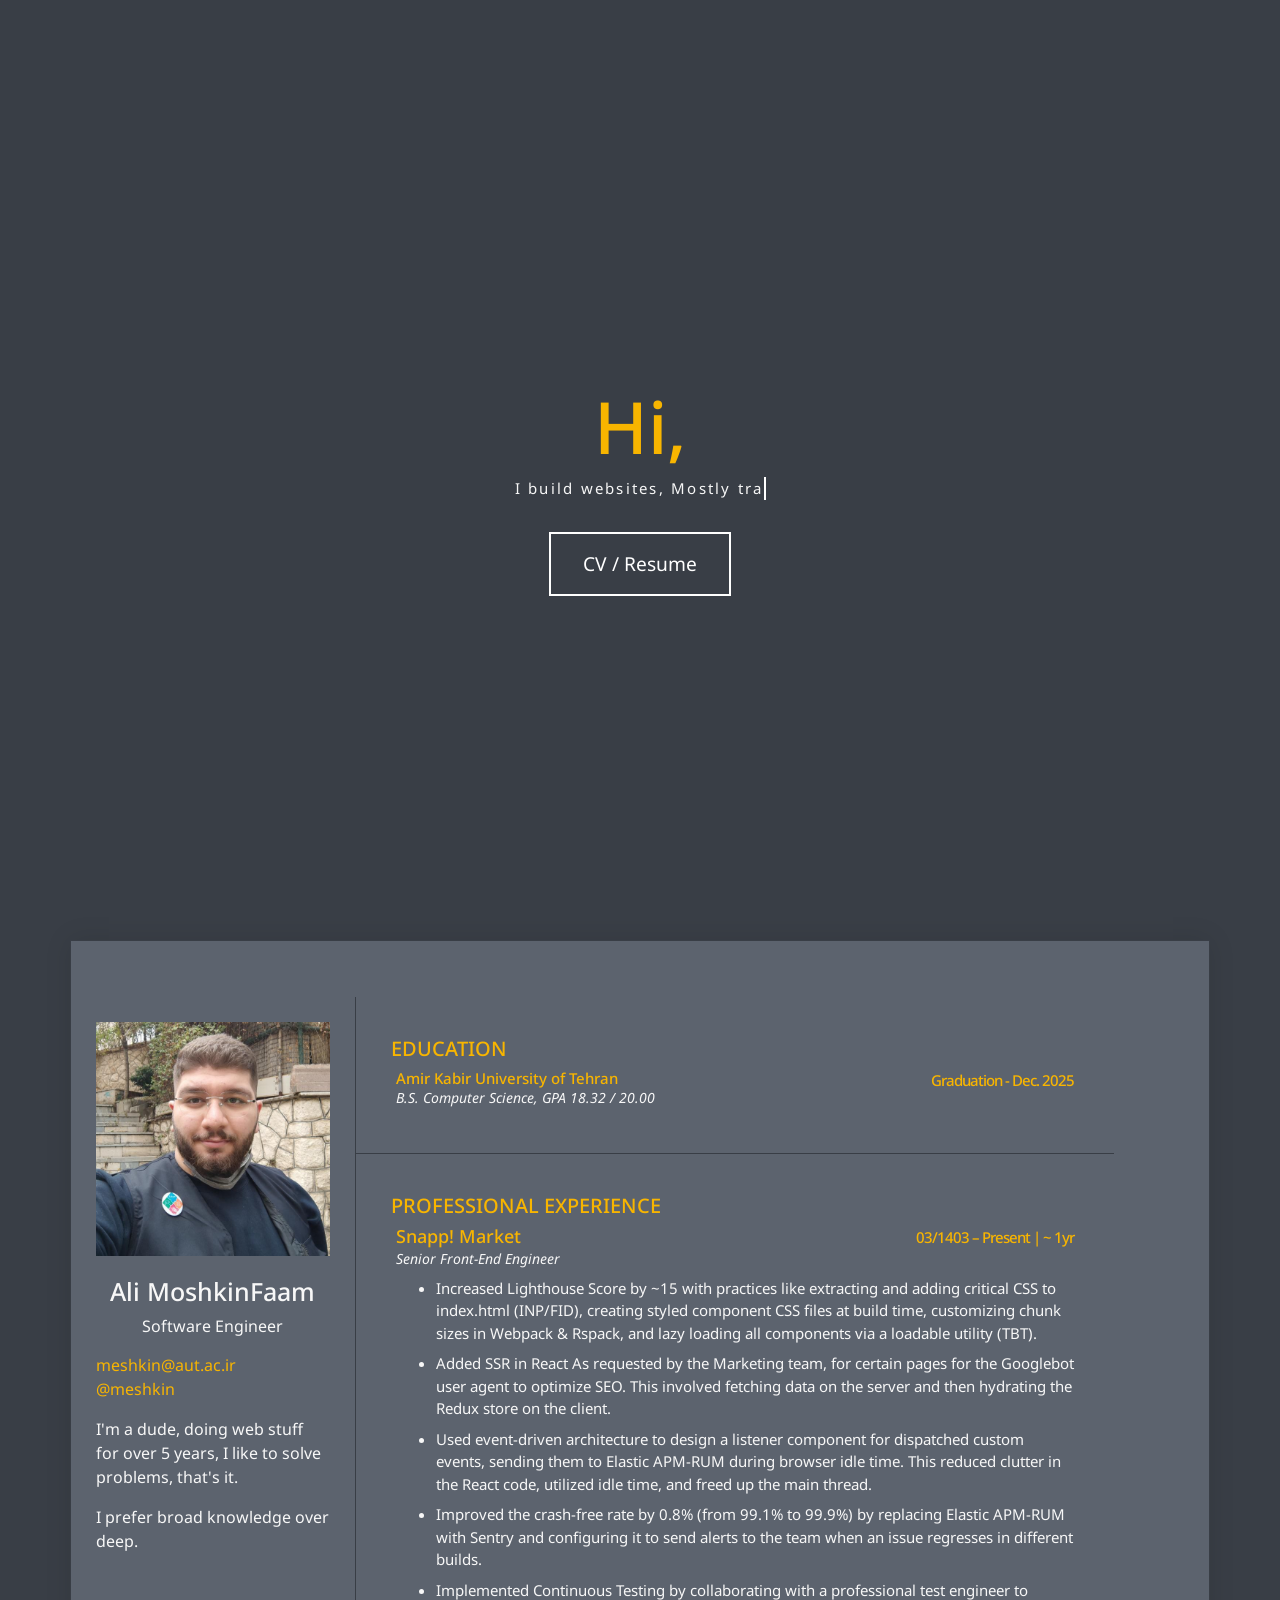
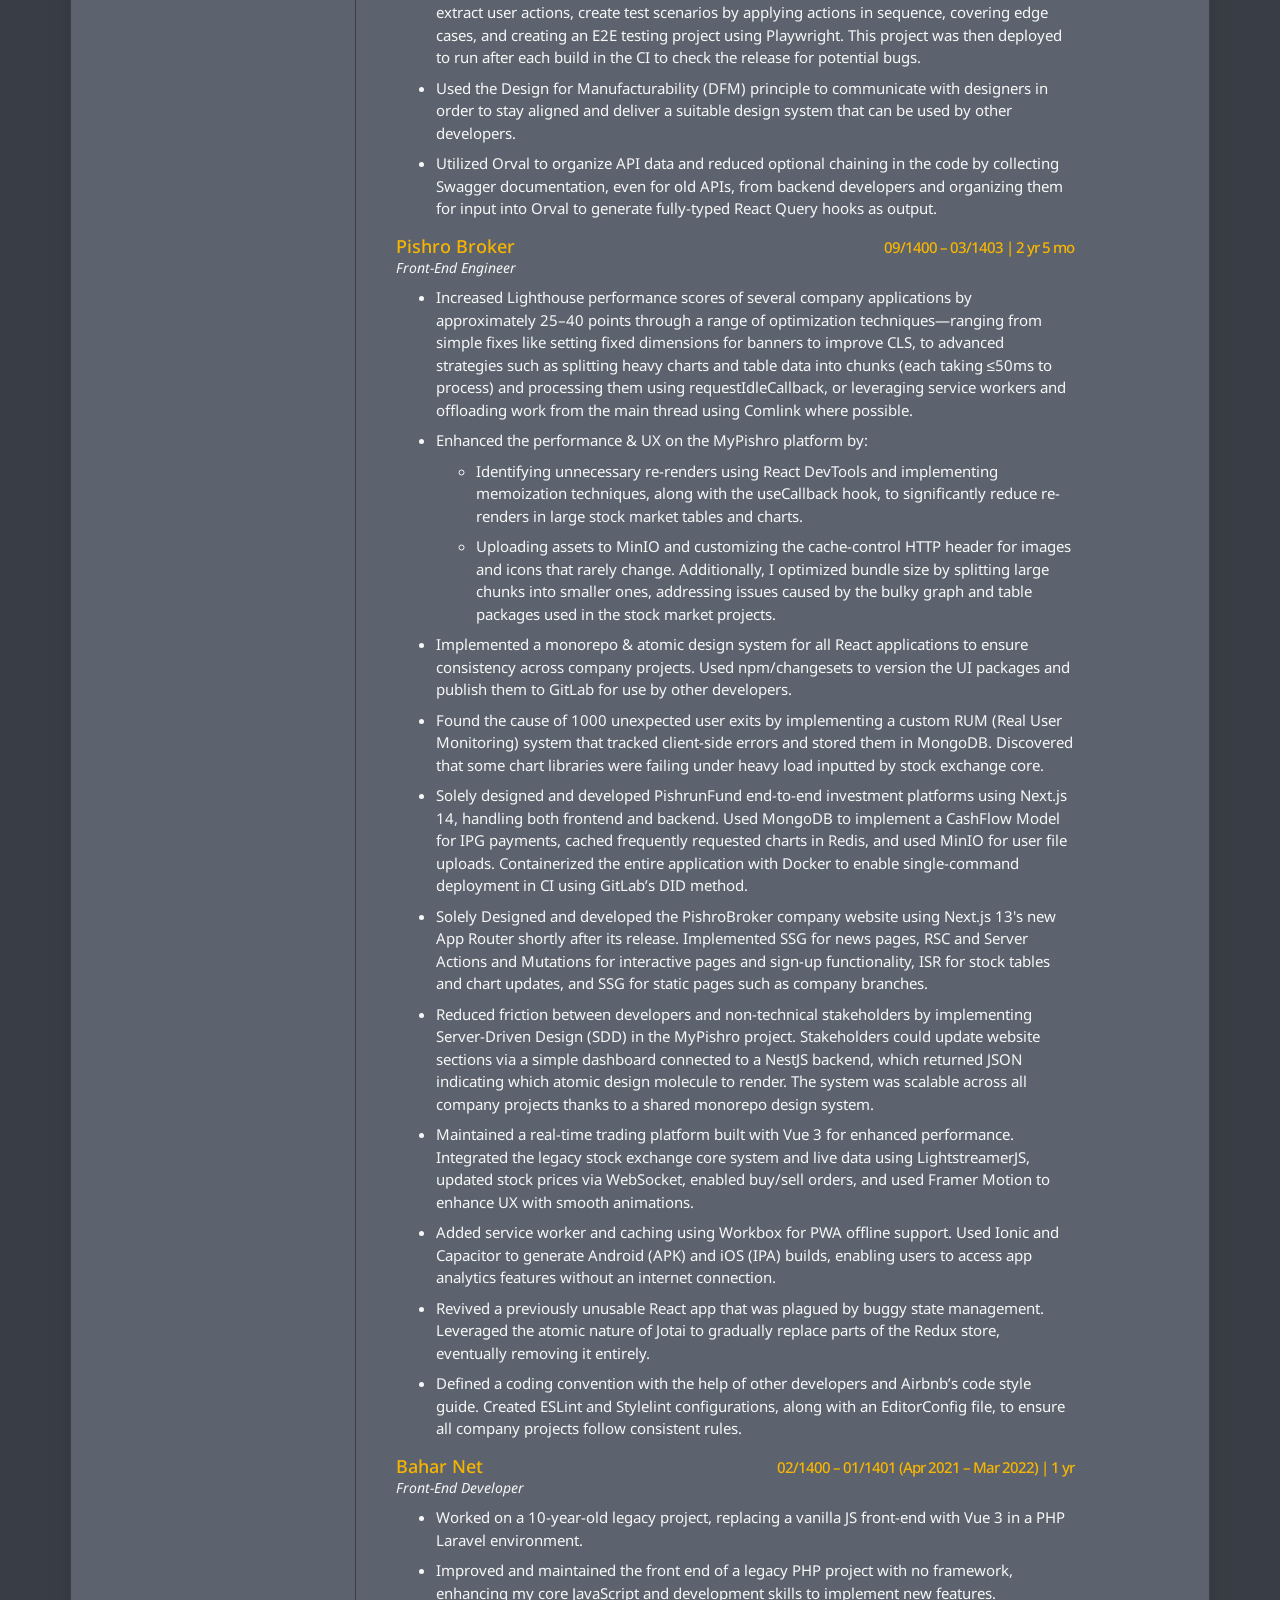
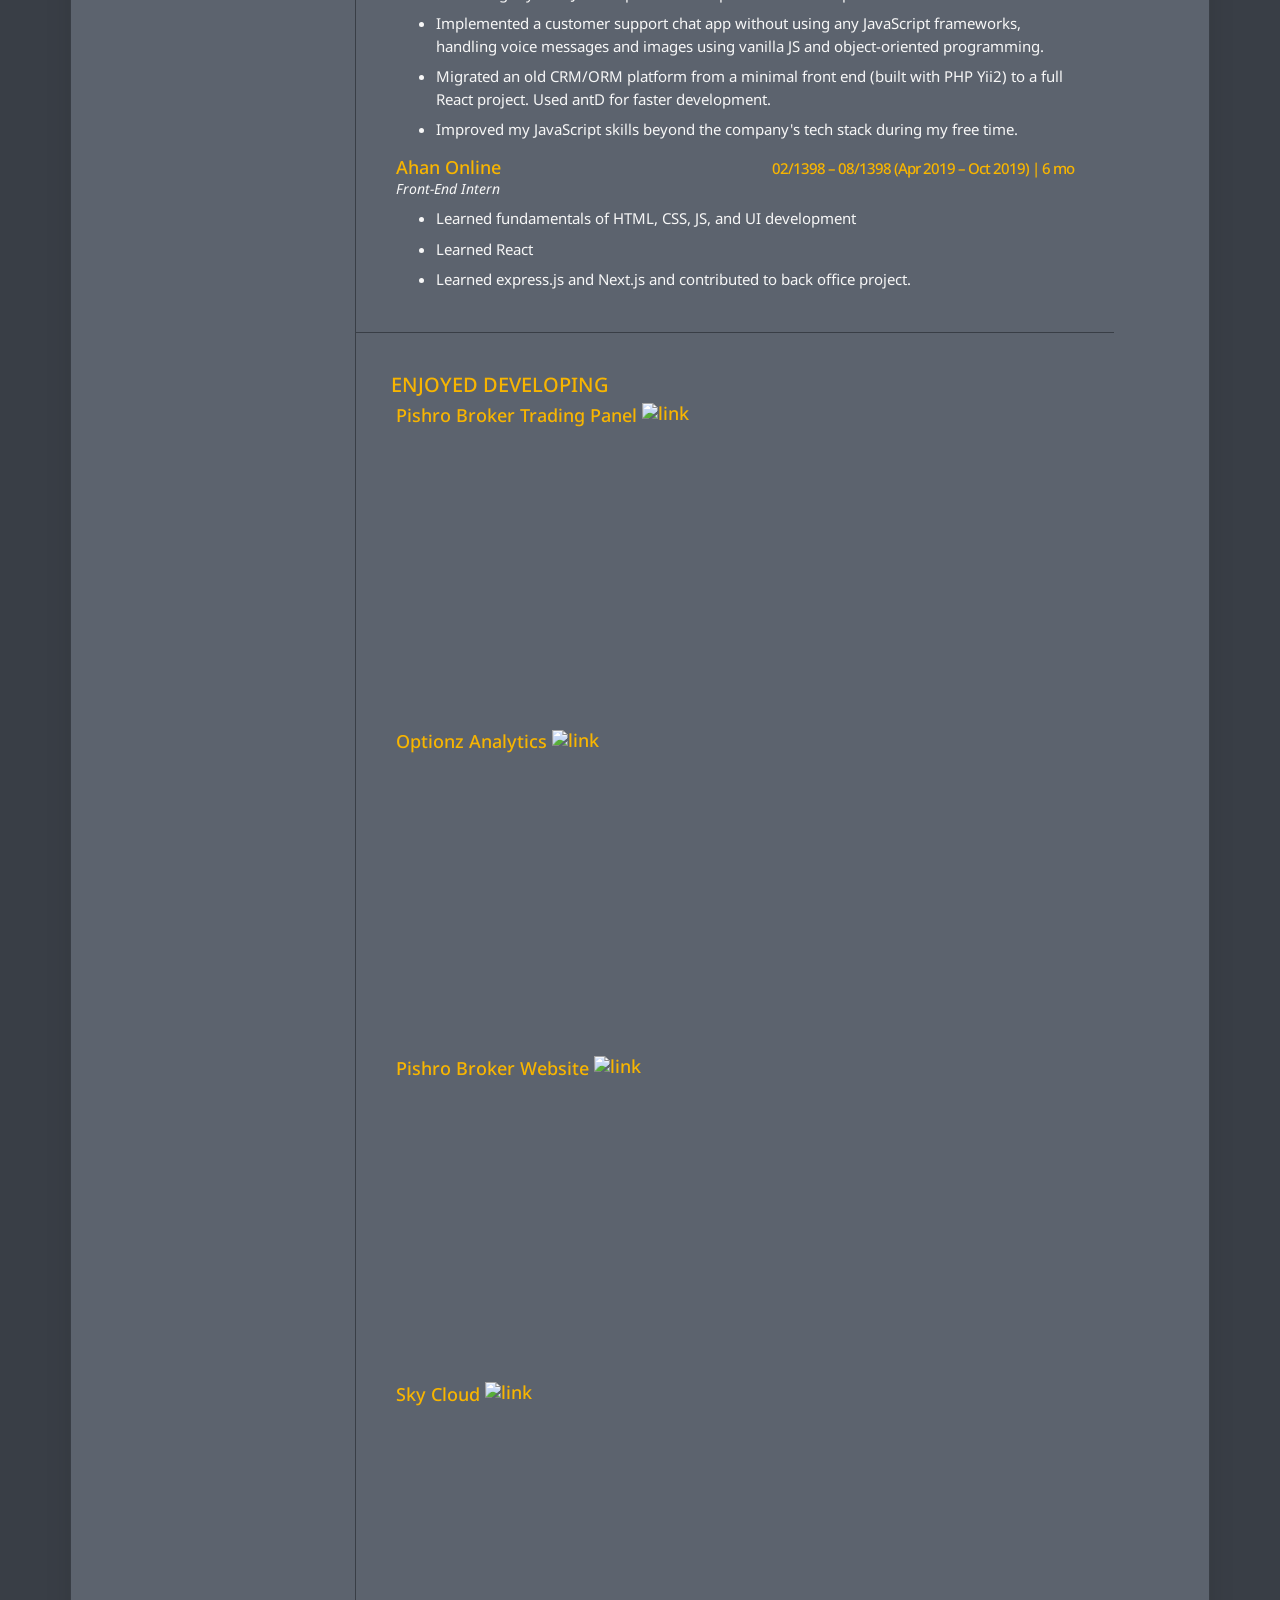
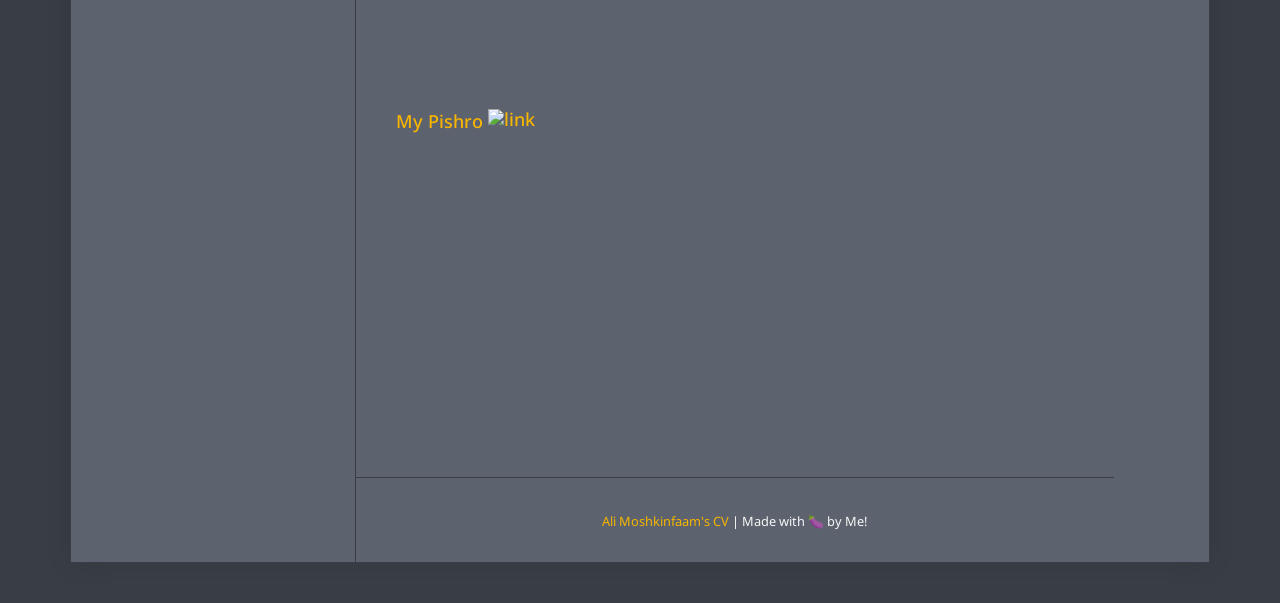
==== index.html @ a5531b6a "final" ====
<!DOCTYPE html>
<html lang="en">
  <head>
    <!-- Required meta tags -->
    <meta charset="utf-8" />
    <meta
      name="viewport"
      content="width=device-width, initial-scale=1, shrink-to-fit=no"
    />

    <!-- Bootstrap CSS -->
    <link
      rel="stylesheet"
      href="https://stackpath.bootstrapcdn.com/bootstrap/4.3.1/css/bootstrap.min.css"
      integrity="sha384-ggOyR0iXCbMQv3Xipma34MD+dH/1fQ784/j6cY/iJTQUOhcWr7x9JvoRxT2MZw1T"
      crossorigin="anonymous"
    />
    <link
      href="https://fonts.googleapis.com/css?family=Noto+Sans&display=swap"
      rel="stylesheet"
    />
    <link href="css/style.css" type="text/css" rel="stylesheet" />

    <title>Ali Moshkinfaam's CV</title>
    <meta name="description" content="Ali Moshkinfaam's CV" />
    <meta
      name="keywords"
      content="Ali Moshkinfam, Moshkinfam, Meshkinfam, Meshkinfaam, Ali Meshkinfam, Ali Meshkinfaam Ali Moshkinfaam, Moshkinfaam, meshkin, Ali Moshkinfaam's CV"
    />
    <meta name="author" content="Ali Moshkinfaam" />
    <meta name="robots" content="index, follow" />
    <link
      href="https://cdnjs.cloudflare.com/ajax/libs/font-awesome/5.10.0-12/css/all.min.css"
      rel="stylesheet"
    />
  </head>

  <body>
    <section class="landing js-hide-on-print">
      <h2 style="font-size: 72px">Hi,</h2>
      <div class="typewriter" id="typewriter"></div>
      <button class="scroll-btn" onclick="scrollToContent()">
        CV / Resume
      </button>
    </section>
    <main class="container">
      <h1 style="opacity: 0">Ali Moshkinfam Ali Moshkinfaam</h1>
      <div class="row">
        <div class="col-lg-3 left-side">
          <h1 class="link-to-resume js-show-on-print">
            Please View my full portfolio and interactive resume at:
            <a href="https://trucker9.github.io/cv/">
              https://trucker9.github.io/cv/
            </a>
          </h1>
          <header class="header">
            <div class="profile">
              <div class="picture">
                <img src="img/avatar.png" alt="Avatar" />
              </div>
              <h1>Ali MoshkinFaam</h1>
              <span> Software Engineer</span>
            </div>
            <div>
              <ul class="social">
                <li class="phone js-show-on-print">
                  <i class="fa fa-mobile" aria-hidden="true"></i>
                  <a href="tel:+989106008858"> +98 910 600 8858</a>
                </li>
                <li>
                  <i class="fas fa-envelope"></i>
                  <span id="email"><a href="#">meshkin@aut.ac.ir</a></span>
                </li>
                <li>
                  <i class="fab fa-telegram"></i>
                  <a href="https://t.me/meshkin">@meshkin</a>
                </li>
              </ul>

              <p>
                I'm a dude, doing web stuff for over 5 years, I like to solve
                problems, that's it.
              </p>
              <p>I prefer broad knowledge over deep.</p>
            </div>
          </header>
        </div>

        <div class="col-lg-8 right-side">
          <article>
            <section>
              <h2 class="section-title">
                <span class="fa-stack fa-xs">
                  <i class="fas fa-circle fa-stack-2x"></i>
                  <i class="fas fa-graduation-cap fa-stack-1x fa-inverse"></i>
                </span>
                Education
              </h2>

              <div class="school">
                <div class="upper-row">
                  <h3 class="school-name">Amir Kabir University of Tehran</h3>
                  <div class="time">Graduation - Dec. 2025</div>
                </div>
                <div class="school-title">
                  B.S. Computer Science, GPA 18.32 / 20.00
                </div>
              </div>
            </section>
            <section>
              <h2 class="section-title">
                <span class="fa-stack fa-xs">
                  <i class="fas fa-circle fa-stack-2x"></i>
                  <i class="fas fa-briefcase fa-stack-1x fa-inverse"></i>
                </span>
                Professional Experience
              </h2>

              <div class="job">
                <div class="upper-row">
                  <h3 class="company">Snapp! Market</h3>
                  <div class="time">03/1403 – Present | ~ 1yr</div>
                </div>
                <div class="job-title">Senior Front-End Engineer</div>
                <ul>
                  <li>
                    Increased Lighthouse Score by ~15 with practices like
                    extracting and adding critical CSS to index.html (INP/FID),
                    creating styled component CSS files at build time,
                    customizing chunk sizes in Webpack & Rspack, and lazy
                    loading all components via a loadable utility (TBT).
                  </li>
                  <li>
                    Added SSR in React As requested by the Marketing team, for
                    certain pages for the Googlebot user agent to optimize SEO.
                    This involved fetching data on the server and then hydrating
                    the Redux store on the client.
                  </li>
                  <li>
                    Used event-driven architecture to design a listener
                    component for dispatched custom events, sending them to
                    Elastic APM-RUM during browser idle time. This reduced
                    clutter in the React code, utilized idle time, and freed up
                    the main thread.
                  </li>
                  <li>
                    Improved the crash-free rate by 0.8% (from 99.1% to 99.9%)
                    by replacing Elastic APM-RUM with Sentry and configuring it
                    to send alerts to the team when an issue regresses in
                    different builds.
                  </li>
                  <li>
                    Implemented Continuous Testing by collaborating with a
                    professional test engineer to extract user actions, create
                    test scenarios by applying actions in sequence, covering
                    edge cases, and creating an E2E testing project using
                    Playwright. This project was then deployed to run after each
                    build in the CI to check the release for potential bugs.
                  </li>
                  <li>
                    Used the Design for Manufacturability (DFM) principle to
                    communicate with designers in order to stay aligned and
                    deliver a suitable design system that can be used by other
                    developers.
                  </li>

                  <li>
                    Utilized Orval to organize API data and reduced optional
                    chaining in the code by collecting Swagger documentation,
                    even for old APIs, from backend developers and organizing
                    them for input into Orval to generate fully-typed React
                    Query hooks as output.
                  </li>
                </ul>
              </div>

              <div class="job">
                <div class="upper-row">
                  <h3 class="company">Pishro Broker</h3>
                  <div class="time">09/1400 – 03/1403 | 2 yr 5 mo</div>
                </div>
                <div class="job-title">Front-End Engineer</div>
                <ul>
                  <li>
                    Increased Lighthouse performance scores of several company
                    applications by approximately 25–40 points through a range
                    of optimization techniques—ranging from simple fixes like
                    setting fixed dimensions for banners to improve CLS, to
                    advanced strategies such as splitting heavy charts and table
                    data into chunks (each taking ≤50ms to process) and
                    processing them using requestIdleCallback, or leveraging
                    service workers and offloading work from the main thread
                    using Comlink where possible.
                  </li>
                  <li>
                    Enhanced the performance & UX on the MyPishro platform by:
                    <ul>
                      <li>
                        Identifying unnecessary re-renders using React DevTools
                        and implementing memoization techniques, along with the
                        useCallback hook, to significantly reduce re-renders in
                        large stock market tables and charts.
                      </li>
                      <li>
                        Uploading assets to MinIO and customizing the
                        cache-control HTTP header for images and icons that
                        rarely change. Additionally, I optimized bundle size by
                        splitting large chunks into smaller ones, addressing
                        issues caused by the bulky graph and table packages used
                        in the stock market projects.
                      </li>
                    </ul>
                  </li>
                  <li>
                    Implemented a monorepo & atomic design system for all React
                    applications to ensure consistency across company projects.
                    Used npm/changesets to version the UI packages and publish
                    them to GitLab for use by other developers.
                  </li>
                  <li>
                    Found the cause of 1000 unexpected user exits by
                    implementing a custom RUM (Real User Monitoring) system that
                    tracked client-side errors and stored them in MongoDB.
                    Discovered that some chart libraries were failing under
                    heavy load inputted by stock exchange core.
                  </li>
                  <li>
                    Solely designed and developed PishrunFund end-to-end
                    investment platforms using Next.js 14, handling both
                    frontend and backend. Used MongoDB to implement a CashFlow
                    Model for IPG payments, cached frequently requested charts
                    in Redis, and used MinIO for user file uploads.
                    Containerized the entire application with Docker to enable
                    single-command deployment in CI using GitLab’s DID method.
                  </li>
                  <li>
                    Solely Designed and developed the PishroBroker company
                    website using Next.js 13's new App Router shortly after its
                    release. Implemented SSG for news pages, RSC and Server
                    Actions and Mutations for interactive pages and sign-up
                    functionality, ISR for stock tables and chart updates, and
                    SSG for static pages such as company branches.
                  </li>
                  <li>
                    Reduced friction between developers and non-technical
                    stakeholders by implementing Server-Driven Design (SDD) in
                    the MyPishro project. Stakeholders could update website
                    sections via a simple dashboard connected to a NestJS
                    backend, which returned JSON indicating which atomic design
                    molecule to render. The system was scalable across all
                    company projects thanks to a shared monorepo design system.
                  </li>
                  <li>
                    Maintained a real-time trading platform built with Vue 3 for
                    enhanced performance. Integrated the legacy stock exchange
                    core system and live data using LightstreamerJS, updated
                    stock prices via WebSocket, enabled buy/sell orders, and
                    used Framer Motion to enhance UX with smooth animations.
                  </li>
                  <li>
                    Added service worker and caching using Workbox for PWA
                    offline support. Used Ionic and Capacitor to generate
                    Android (APK) and iOS (IPA) builds, enabling users to access
                    app analytics features without an internet connection.
                  </li>
                  <li>
                    Revived a previously unusable React app that was plagued by
                    buggy state management. Leveraged the atomic nature of Jotai
                    to gradually replace parts of the Redux store, eventually
                    removing it entirely.
                  </li>
                  <li>
                    Defined a coding convention with the help of other
                    developers and Airbnb’s code style guide. Created ESLint and
                    Stylelint configurations, along with an EditorConfig file,
                    to ensure all company projects follow consistent rules.
                  </li>
                </ul>
              </div>

              <div class="job">
                <div class="upper-row">
                  <h3 class="company">Bahar Net</h3>
                  <div class="time">
                    02/1400 – 01/1401 (Apr 2021 – Mar 2022) | 1 yr
                  </div>
                </div>
                <div class="job-title">Front-End Developer</div>
                <ul>
                  <li>
                    Worked on a 10-year-old legacy project, replacing a vanilla
                    JS front-end with Vue 3 in a PHP Laravel environment.
                  </li>

                  <li>
                    Improved and maintained the front end of a legacy PHP
                    project with no framework, enhancing my core JavaScript and
                    development skills to implement new features.
                  </li>

                  <li>
                    Implemented a customer support chat app without using any
                    JavaScript frameworks, handling voice messages and images
                    using vanilla JS and object-oriented programming.
                  </li>

                  <li>
                    Migrated an old CRM/ORM platform from a minimal front end
                    (built with PHP Yii2) to a full React project. Used antD for
                    faster development.
                  </li>

                  <li>
                    Improved my JavaScript skills beyond the company's tech
                    stack during my free time.
                  </li>
                </ul>
              </div>

              <div class="job" style="margin-bottom: -15px">
                <div class="upper-row">
                  <h3 class="company">Ahan Online</h3>
                  <div class="time">
                    02/1398 – 08/1398 (Apr 2019 – Oct 2019) | 6 mo
                  </div>
                </div>
                <div class="job-title">Front-End Intern</div>
                <ul>
                  <li>
                    Learned fundamentals of HTML, CSS, JS, and UI development
                  </li>
                  <li>Learned React</li>
                  <li>
                    Learned express.js and Next.js and contributed to back
                    office project.
                  </li>
                </ul>
              </div>
            </section>

            <!-- <section>
              <h2 class="section-title">
                <span class="fa-stack fa-xs">
                  <i class="fas fa-circle fa-stack-2x"></i>
                  <i class="fas fa-wrench fa-stack-1x fa-inverse"></i>
                </span>
                Technical Skills:
              </h2>

              <div class="skill">
                <div>
                  <strong>Fluent in:</strong>
                  <ul>
                    <li>TypeScript</li>
                  </ul>
                </div>
                <div
                  role="progressbar"
                  aria-valuemin="0"
                  aria-valuemax="100"
                  style="--value: 100"
                ></div>
              </div>

              <div class="skill">
                <div>
                  <strong>Skilled in:</strong>
                  <ul>
                    <li>Animations & UX (Framer Motion, GSAP)</li>
                  </ul>
                </div>
                <div
                  role="progressbar"
                  aria-valuemin="0"
                  aria-valuemax="100"
                  style="--value: 75"
                ></div>
              </div>

              <div class="skill">
                <div>
                  <strong>Exposed to:</strong>
                  <ul></ul>
                </div>
                <div
                  role="progressbar"
                  aria-valuemin="0"
                  aria-valuemax="100"
                  style="--value: 50"
                ></div>
              </div>

              <div class="skill">
                <div>
                  <strong>Familiar with:</strong>
                  <ul>
                    <li>PostgreSQL, Elasticsearch, RabbitMQ</li>
                  </ul>
                </div>
                <div
                  role="progressbar"
                  aria-valuemin="0"
                  aria-valuemax="100"
                  style="--value: 25"
                ></div>
              </div>
            </section> -->
            <section class="js-hide-on-print">
              <h2 class="section-title">
                <span class="fa-stack fa-xs">
                  <i class="fas fa-circle fa-stack-2x"></i>
                  <i class="fas fa-pen fa-stack-1x fa-inverse"></i>
                </span>
                Enjoyed developing
              </h2>

              <div id="trade" class="job">
                <div class="upper-row">
                  <a href="https://trade.pishrobroker.ir/" target="_blank">
                    <h3 class="company">
                      Pishro Broker Trading Panel
                      <img
                        src="https://github.com/Trucker9/cv/raw/refs/heads/main/img/link.svg"
                        style="transform: translateY(-3px)"
                        alt="link"
                      />
                    </h3>
                  </a>
                </div>
                <a
                  href="https://github.com/Trucker9/cv/raw/refs/heads/main/vid/trade.mp4"
                  target="_blank"
                >
                  <video
                    style="display: block; margin: 16px auto"
                    width="80%"
                    autoplay
                    loop
                    muted
                  >
                    <source
                      src="https://github.com/Trucker9/cv/raw/refs/heads/main/vid/trade.mp4"
                      type="video/mp4"
                    />
                    Your browser does not support the video tag.
                  </video>
                </a>
              </div>

              <div id="optionz" class="job">
                <div class="upper-row">
                  <a href="https://optionz.ir/" target="_blank">
                    <h3 class="company">
                      Optionz Analytics
                      <img
                        src="https://github.com/Trucker9/cv/raw/refs/heads/main/img/link.svg"
                        style="transform: translateY(-3px)"
                        alt="link"
                      />
                    </h3>
                  </a>
                </div>
                <a
                  href="https://github.com/Trucker9/cv/raw/refs/heads/main/vid/optionz.mp4"
                  target="_blank"
                >
                  <video
                    style="display: block; margin: 16px auto"
                    width="80%"
                    autoplay
                    loop
                    muted
                  >
                    <source
                      src="https://github.com/Trucker9/cv/raw/refs/heads/main/vid/optionz.mp4"
                      type="video/mp4"
                    />
                    Your browser does not support the video tag.
                  </video>
                </a>
              </div>

              <div id="pishrobroker" class="job">
                <div class="upper-row">
                  <a href="https://pishrobroker.ir/" target="_blank">
                    <h3 class="company">
                      Pishro Broker Website
                      <img
                        src="https://github.com/Trucker9/cv/raw/refs/heads/main/img/link.svg"
                        style="transform: translateY(-3px)"
                        alt="link"
                      />
                    </h3>
                  </a>
                </div>
                <a
                  href="https://github.com/Trucker9/cv/raw/refs/heads/main/vid/pishrobroker.mp4"
                  target="_blank"
                >
                  <video
                    style="display: block; margin: 16px auto"
                    width="80%"
                    autoplay
                    loop
                    muted
                  >
                    <source
                      src="https://github.com/Trucker9/cv/raw/refs/heads/main/vid/pishrobroker.mp4"
                      type="video/mp4"
                    />
                    Your browser does not support the video tag.
                  </video>
                </a>
              </div>

              <div id="skycloud" class="job">
                <div class="upper-row">
                  <a href="https://skycloud.ir/" target="_blank">
                    <h3 class="company">
                      Sky Cloud
                      <img
                        src="https://github.com/Trucker9/cv/raw/refs/heads/main/img/link.svg"
                        style="transform: translateY(-3px)"
                        alt="link"
                      />
                    </h3>
                  </a>
                </div>

                <a
                  href="https://github.com/Trucker9/cv/raw/refs/heads/main/vid/skycloud.mp4"
                  target="_blank"
                >
                  <video
                    style="display: block; margin: 16px auto"
                    width="80%"
                    autoplay
                    loop
                    muted
                  >
                    <source
                      src="https://github.com/Trucker9/cv/raw/refs/heads/main/vid/skycloud.mp4"
                      type="video/mp4"
                    />
                    Your browser does not support the video tag.
                  </video>
                </a>
              </div>
              <div id="my" class="job">
                <div class="upper-row">
                  <a href="https://my.pishrobroker.ir/" target="_blank">
                    <h3 class="company">
                      My Pishro
                      <img
                        src="https://github.com/Trucker9/cv/raw/refs/heads/main/img/link.svg"
                        style="transform: translateY(-3px)"
                        alt="link"
                      />
                    </h3>
                  </a>
                </div>
                <a
                  href="https://github.com/Trucker9/cv/raw/refs/heads/main/vid/my.mp4"
                  target="_blank"
                >
                  <video
                    style="display: block; margin: 16px auto"
                    width="80%"
                    autoplay
                    loop
                    muted
                  >
                    <source
                      src="https://github.com/Trucker9/cv/raw/refs/heads/main/vid/my.mp4"
                      type="video/mp4"
                    />
                    Your browser does not support the video tag.
                  </video>
                </a>
              </div>
            </section>
          </article>
          <footer class="js-hide-on-print">
            <small>
              <a href="https://github.com/trucker9/cv" target="_blank">
                Ali Moshkinfaam's CV</a
              >
              | Made with 🍆 by Me!
            </small>
          </footer>
        </div>
      </div>
    </main>

    <script src="js/script.js" type="text/javascript"></script>

    <script
      src="https://stackpath.bootstrapcdn.com/bootstrap/4.3.1/js/bootstrap.min.js"
      integrity="sha384-JjSmVgyd0p3pXB1rRibZUAYoIIy6OrQ6VrjIEaFf/nJGzIxFDsf4x0xIM+B07jRM"
      crossorigin="anonymous"
    ></script>
  </body>
</html>
---- css/style.css ----
/**
 * Author: Hong Wang
 * Github: https://github.com/H0NGWANG
**/
body {
  font-family: "Noto Sans", sans-serif;
  background-color: #393e46;
  padding: 40px 0px;
  color: #f7f7f7;
}
* {
  box-sizing: border-box;
}

strong {
  color: #ffeab3;
  font-weight: 500;
}

.landing {
  height: 100vh;
  display: flex;
  flex-direction: column;
  justify-content: center;
  align-items: center;
  padding: 2rem;
}

.typewriter {
  overflow: hidden;
  white-space: pre-line;
  margin: 0 auto;
  letter-spacing: 0.15em;
  border-right: 0.15em solid white;
  animation: blink-caret 0.75s step-end infinite;
}

.scroll-btn i {
  font-size: 3px;
}

@keyframes blink-caret {
  from,
  to {
    border-color: transparent;
  }
  50% {
    border-color: white;
  }
}

.scroll-btn {
  margin-top: 2rem;
  padding: 1rem 2rem;
  font-size: 1.2rem;
  background: transparent;
  color: white;
  border: 2px solid white;
  cursor: pointer;
  transition: all 0.3s ease;
}
.scroll-btn span {
  font-size: 12px;
  display: block;
  opacity: 50%;
}

.scroll-btn:hover {
  background: #f8b500;
  color: black;
}

/* Adding a second section to scroll to */
.content {
  height: 100vh;
  display: flex;
  justify-content: center;
  align-items: center;
  font-size: 2rem;
}

main {
  background-color: #5c636e;
  border: 1px solid #393e46;
  box-shadow: 0 0 25px 0 rgba(0, 0, 0, 0.1);
}

a,
a:hover {
  color: #f8b500;
}

h2 {
  font-size: 20px;
  font-weight: 500;
  color: #f8b500;
}

.left-side {
  padding: 25px;
}

.profile {
  text-align: center;
  padding-bottom: 15px;
}

.profile h1 {
  padding-top: 20px;
  font-size: 25px;
  overflow: hidden;
  text-overflow: ellipsis;
}

.picture {
  background-repeat: no-repeat;
  background-size: cover;
}

.picture img {
  max-width: 100%;
}

.btn-cv {
  padding: 10px;
  color: white;
  background-color: #f8b500;
  width: 100%;
  border-radius: 0px;
}

.btn-cv:hover {
  color: #fff;
  background-color: #f8b500;
}

.btn:focus,
.btn:active {
  outline: none !important;
  box-shadow: none;
  color: white;
}

.social {
  padding: 0;
  list-style-type: none;
}

.phone {
  display: none;
}

.social i {
  width: 20px;
}

.right-side {
  padding: 0px;
}

section {
  padding: 40px;
  border-bottom: 1px solid #393e46;
}

.section-title {
  text-transform: uppercase;
  margin-left: -5px;
}

.upper-row {
  position: relative;
}

.company,
.school-name {
  color: #f8b500;
  font-size: 15px;
  font-weight: 500;
  margin-bottom: 0px;
}

.time {
  font-size: 15px;
  font-weight: 500;
  color: #f8b500;
  letter-spacing: -1px;
}

.job-title,
.school-title {
  font-size: 14px;
  font-style: italic;
  margin-bottom: 5px;
}

.job li,
section {
  font-size: 15px;
}

.job li {
  margin: 0.5rem 0rem;
}

.job p {
  margin-left: 32px;
}
.job h3 {
  font-size: 18px;
}
.honors h3 {
  color: #f8b500;
  font-size: 15px;
  font-weight: 500;
  margin-bottom: 0px;
}

.contact-form {
  padding-top: 5px;
}

.form-group input,
.form-group textarea {
  border-radius: 0px;
  border-color: #393e46;
}

.form-control:focus {
  box-shadow: none;
  border-radius: 0px;
  border-color: #393e46;
}

footer {
  text-align: center;
  padding: 30px;
}

.skill {
  display: flex;
  justify-content: space-between;
  align-items: center;
  gap: 1rem;
  margin: 1rem 0;
}

@media (max-width: 991.98px) {
  .right-side {
    border-top: 1px solid #393e46;
  }
  .header {
    display: flex;
    align-items: center;
    justify-content: space-between;
  }
  [role="progressbar"] {
    --size: 100px;
  }

  .left-side {
    padding: 0 1rem;
  }
  .profile img {
    max-width: 40%;
  }
}

.link-to-resume {
  display: none;
  color: white;
  font-size: 15px;
  border: 1px solid red;
  padding: 5px 0;
  text-align: center;
  margin: 0 0 2rem 0;
}
.link-to-resume a {
  color: blue;
  text-decoration: underline;
}

@media (min-width: 992px) {
  .left-side {
    border-right: 1px solid #393e46;
  }

  .time {
    position: absolute;
    right: 0;
    top: 0;
  }

  header {
    /* fixed sidebar */
    position: -webkit-sticky;
    position: sticky;
    top: 25px;
  }

  [role="progressbar"] {
    --size: 90px;
  }
}

.link {
  font-size: 12px;
  color: #f3f3f3;
  text-decoration: underline;
}

[role="progressbar"] {
  --percentage: var(--value);
  --primary: #f8b500;
  --secondary: #fff0c7;
  width: var(--size);
  aspect-ratio: 1;
  border-radius: 50%;
  position: relative;
  overflow: hidden;
  display: grid;
  place-items: center;
  flex-shrink: 0;
}

[role="progressbar"]::before {
  content: "";
  position: absolute;
  top: 0;
  left: 0;
  width: 100%;
  height: 100%;
  background: conic-gradient(
    var(--primary) calc(var(--percentage) * 1%),
    var(--secondary) 0
  );
  mask: radial-gradient(white 55%, transparent 0);
  mask-mode: alpha;
  -webkit-mask: radial-gradient(#0000 60%, #000 0);
  -webkit-mask-mode: alpha;
}

[role="progressbar"]::after {
  counter-reset: percentage var(--value);
  content: counter(percentage) "%";
  font-size: calc(var(--size) / 5);
  color: var(--primary);
}

@media print {
  .hide-on-print {
    display: none !important;
  }
  .show-on-print {
    display: block;
  }
}
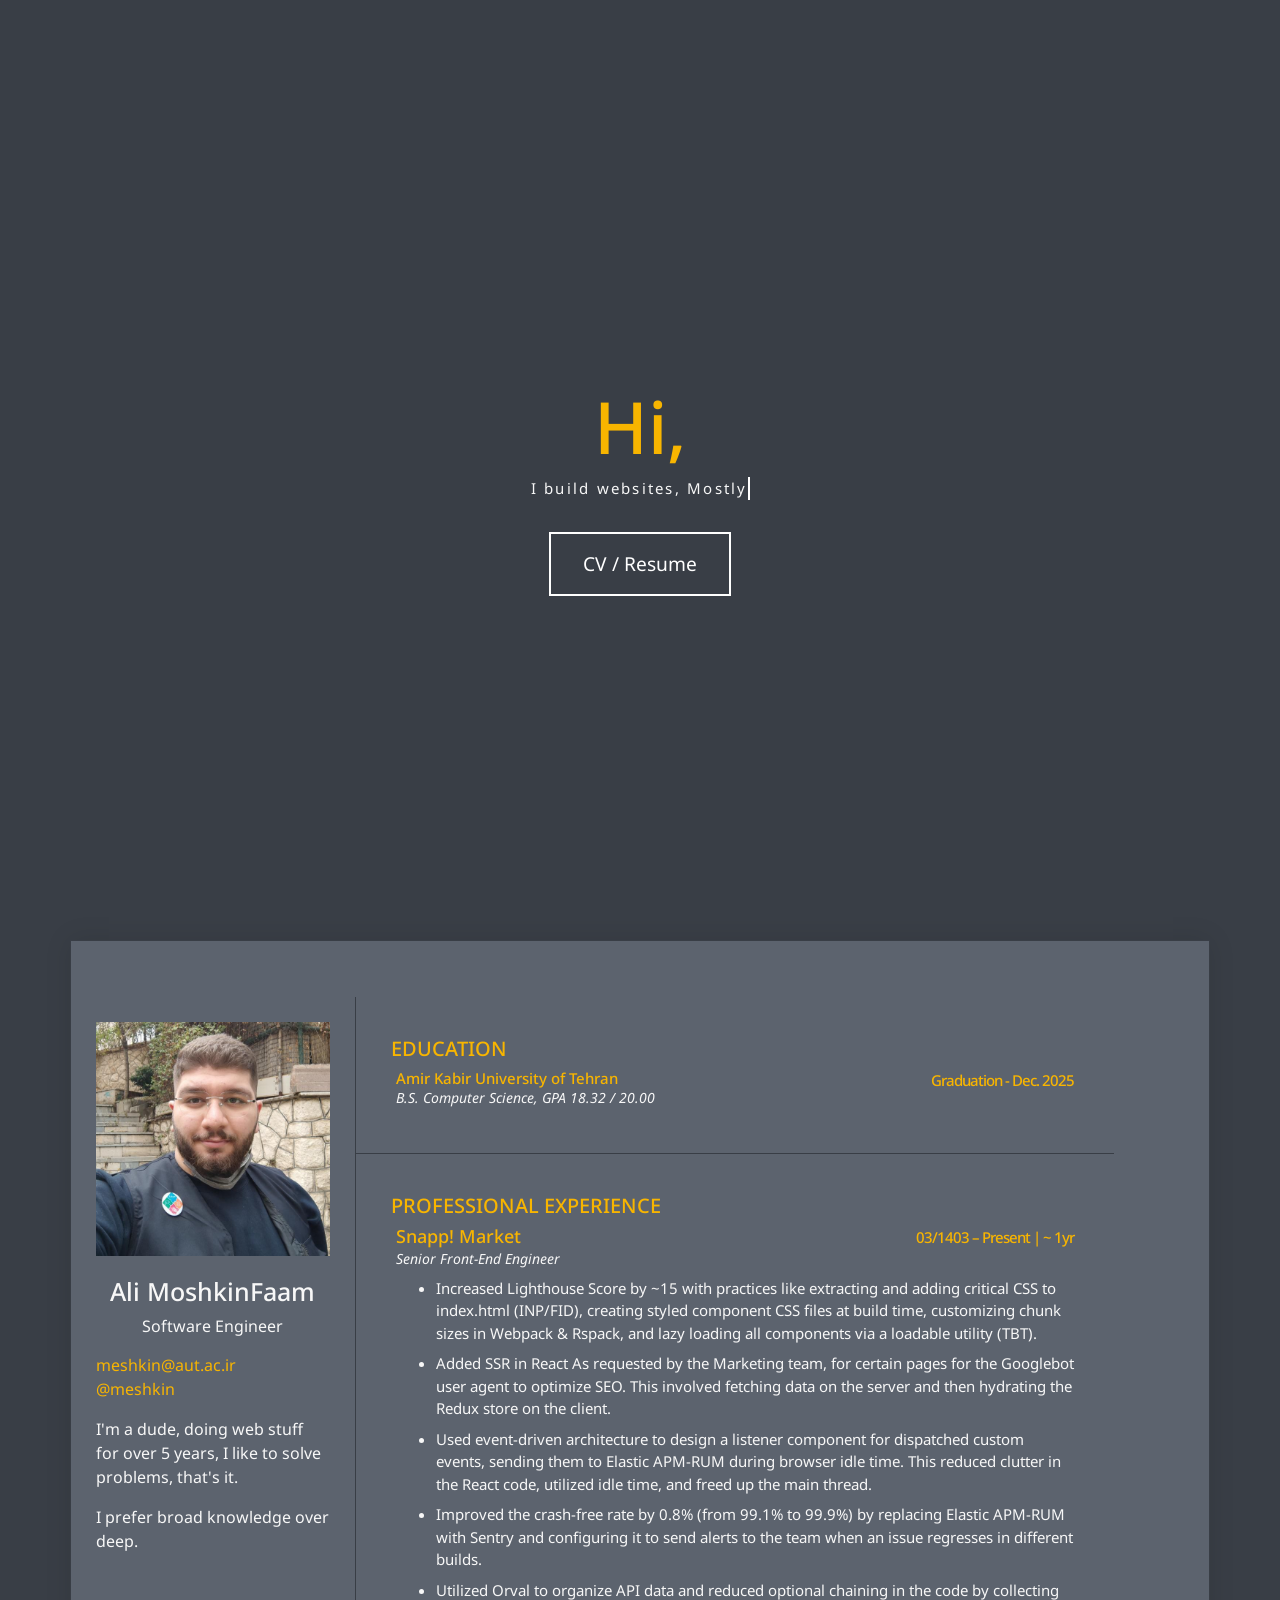
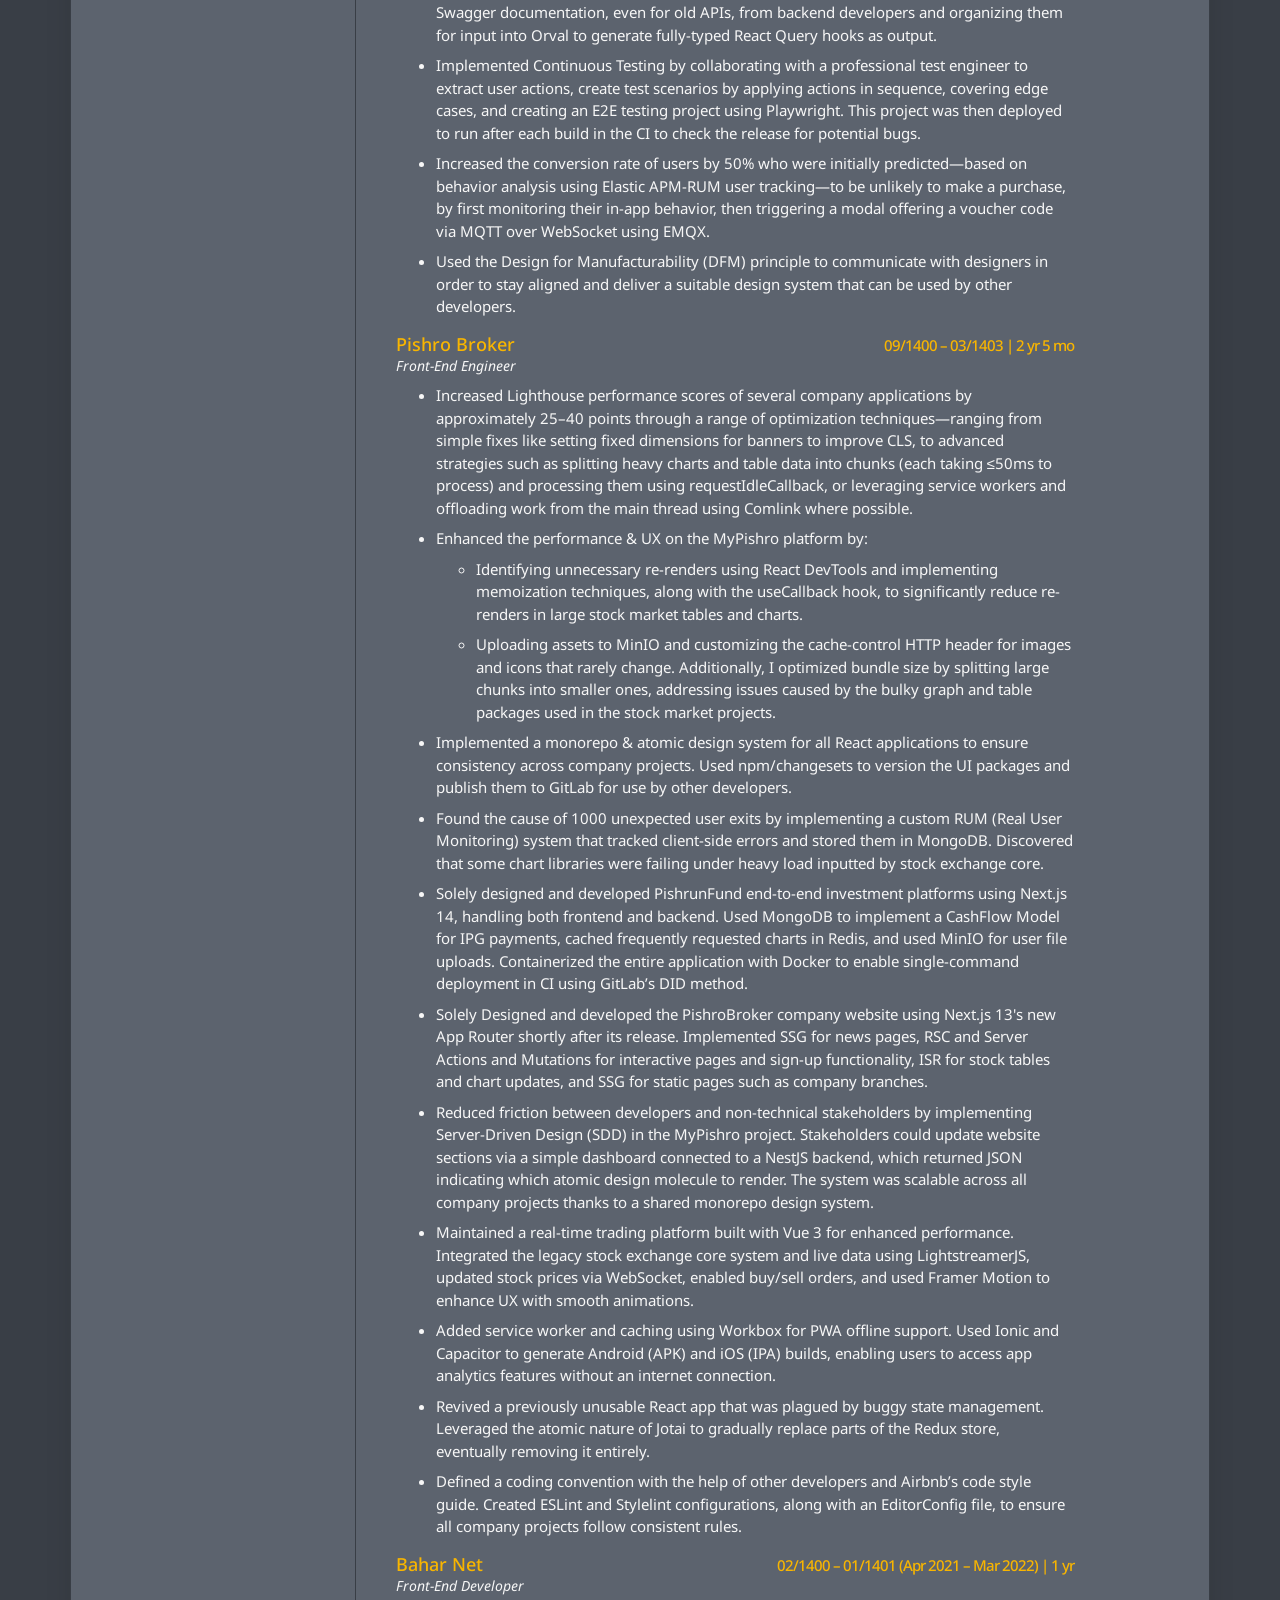
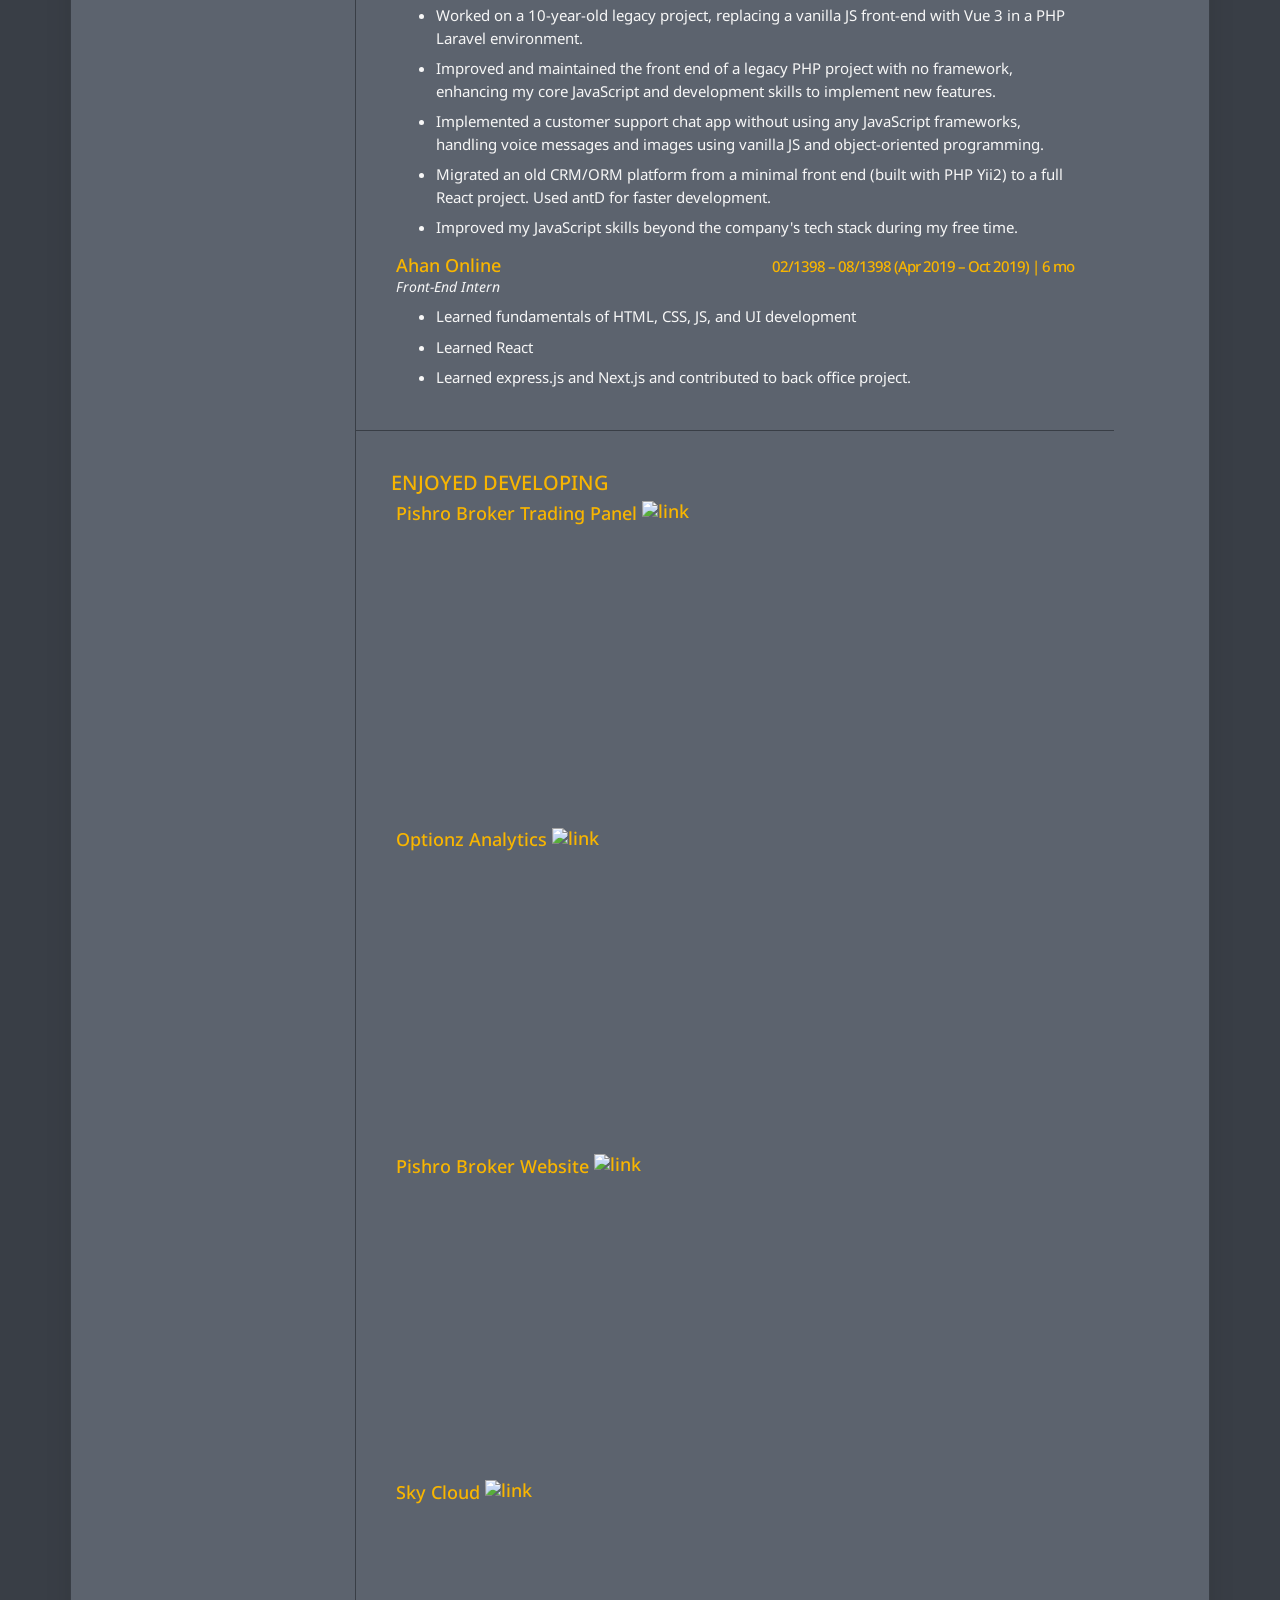
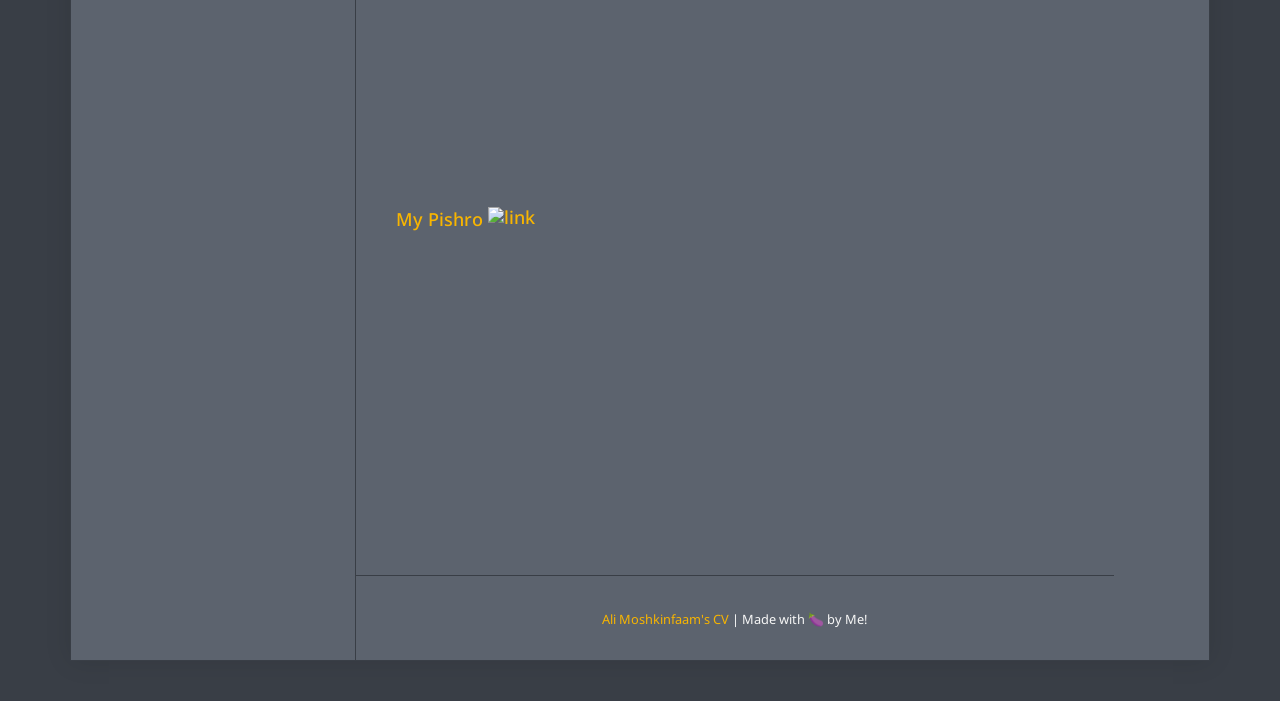
==== commit 7f369150: "update" ====
--- a/index.html
+++ b/index.html
@@ -150,6 +150,13 @@
                     different builds.
                   </li>
                   <li>
+                    Utilized Orval to organize API data and reduced optional
+                    chaining in the code by collecting Swagger documentation,
+                    even for old APIs, from backend developers and organizing
+                    them for input into Orval to generate fully-typed React
+                    Query hooks as output.
+                  </li>
+                  <li>
                     Implemented Continuous Testing by collaborating with a
                     professional test engineer to extract user actions, create
                     test scenarios by applying actions in sequence, covering
@@ -158,18 +165,18 @@
                     build in the CI to check the release for potential bugs.
                   </li>
                   <li>
+                    Increased the conversion rate of users by 50% who were
+                    initially predicted—based on behavior analysis using Elastic
+                    APM-RUM user tracking—to be unlikely to make a purchase, by
+                    first monitoring their in-app behavior, then triggering a
+                    modal offering a voucher code via MQTT over WebSocket using
+                    EMQX.
+                  </li>
+                  <li>
                     Used the Design for Manufacturability (DFM) principle to
                     communicate with designers in order to stay aligned and
                     deliver a suitable design system that can be used by other
                     developers.
-                  </li>
-
-                  <li>
-                    Utilized Orval to organize API data and reduced optional
-                    chaining in the code by collecting Swagger documentation,
-                    even for old APIs, from backend developers and organizing
-                    them for input into Orval to generate fully-typed React
-                    Query hooks as output.
                   </li>
                 </ul>
               </div>
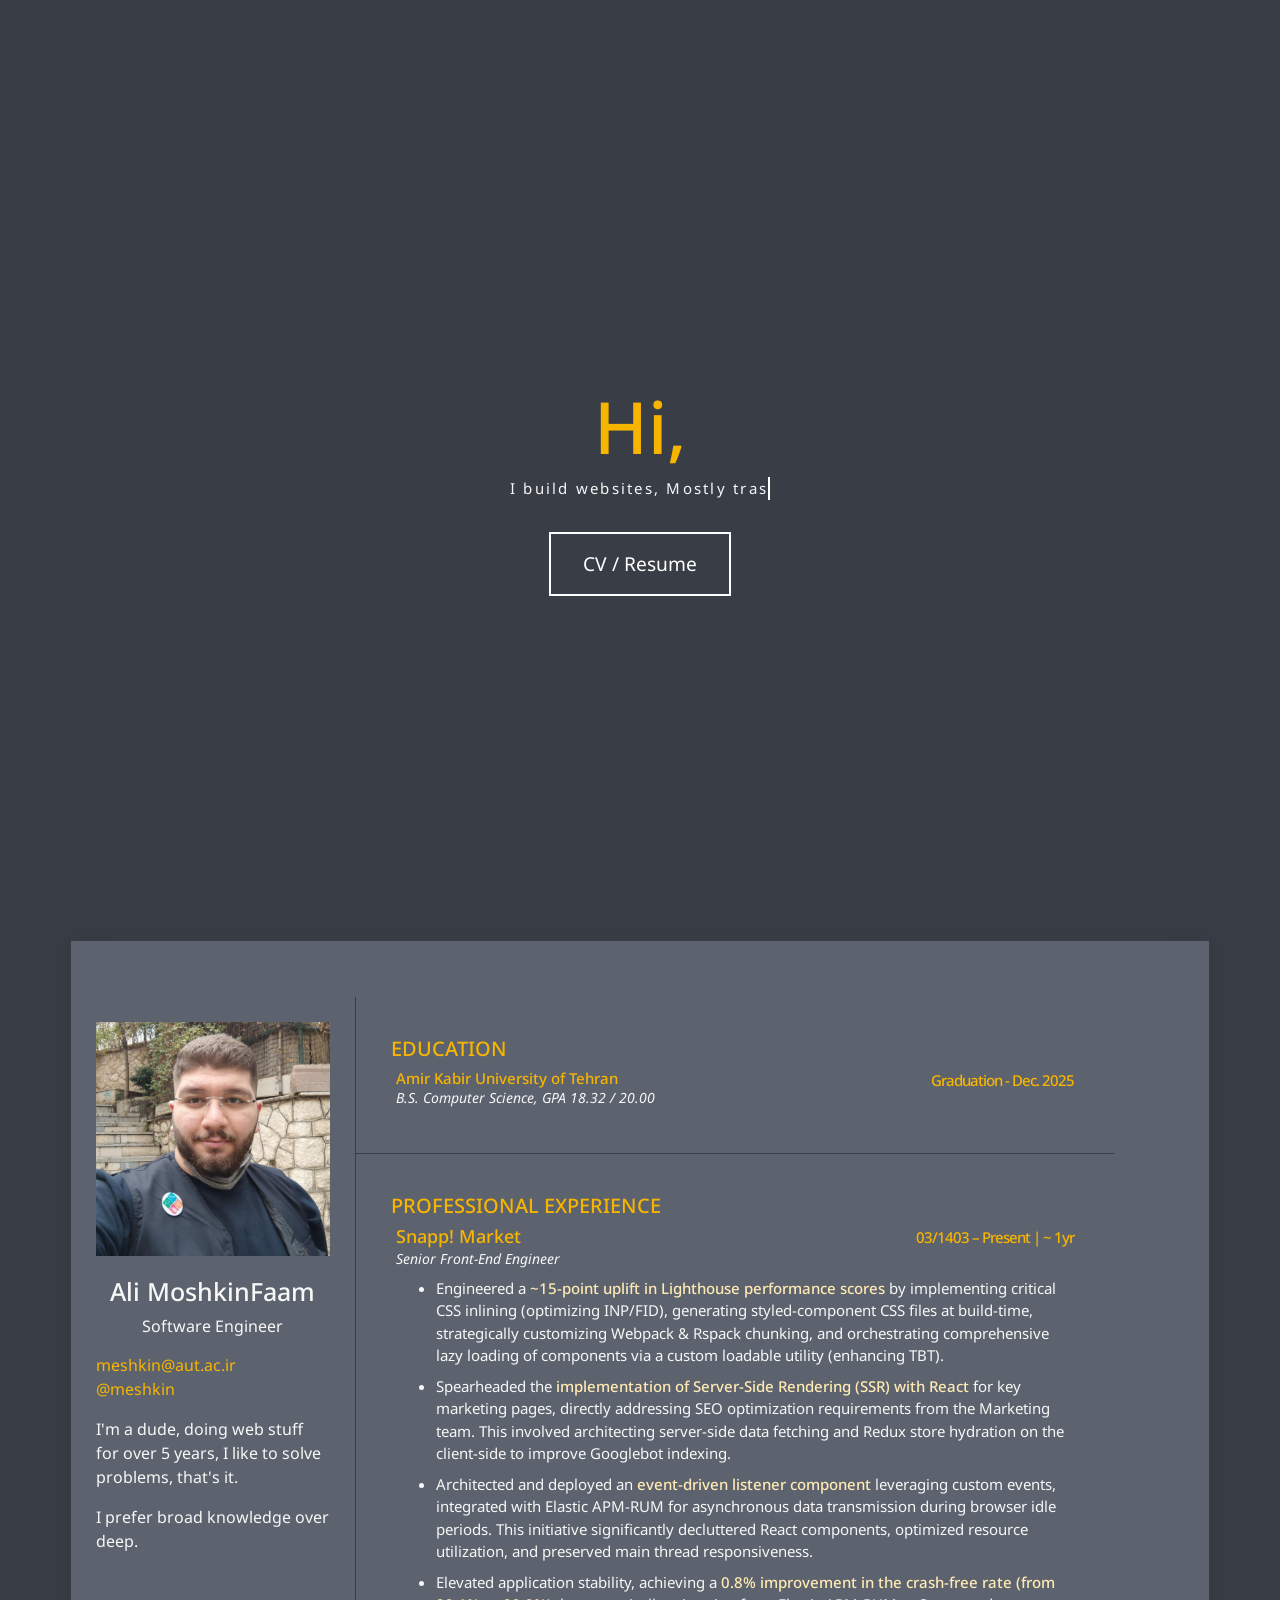
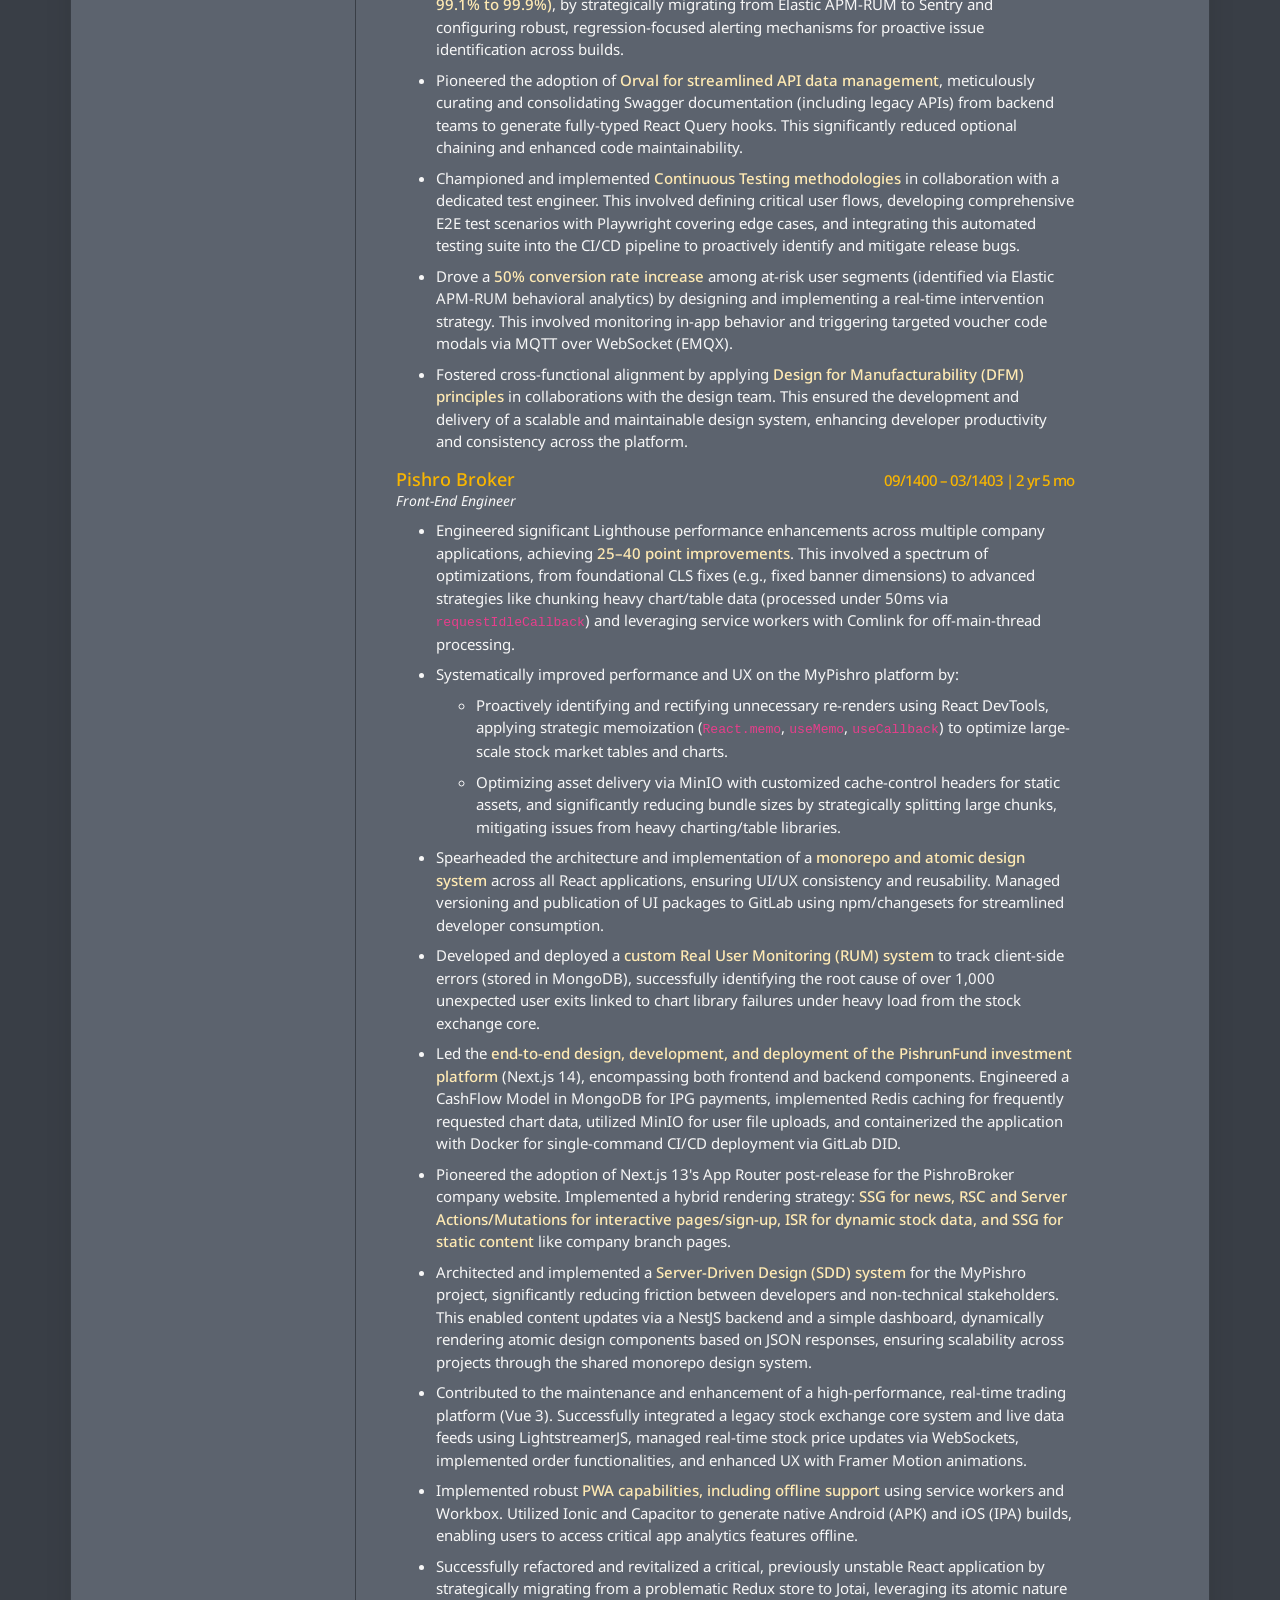
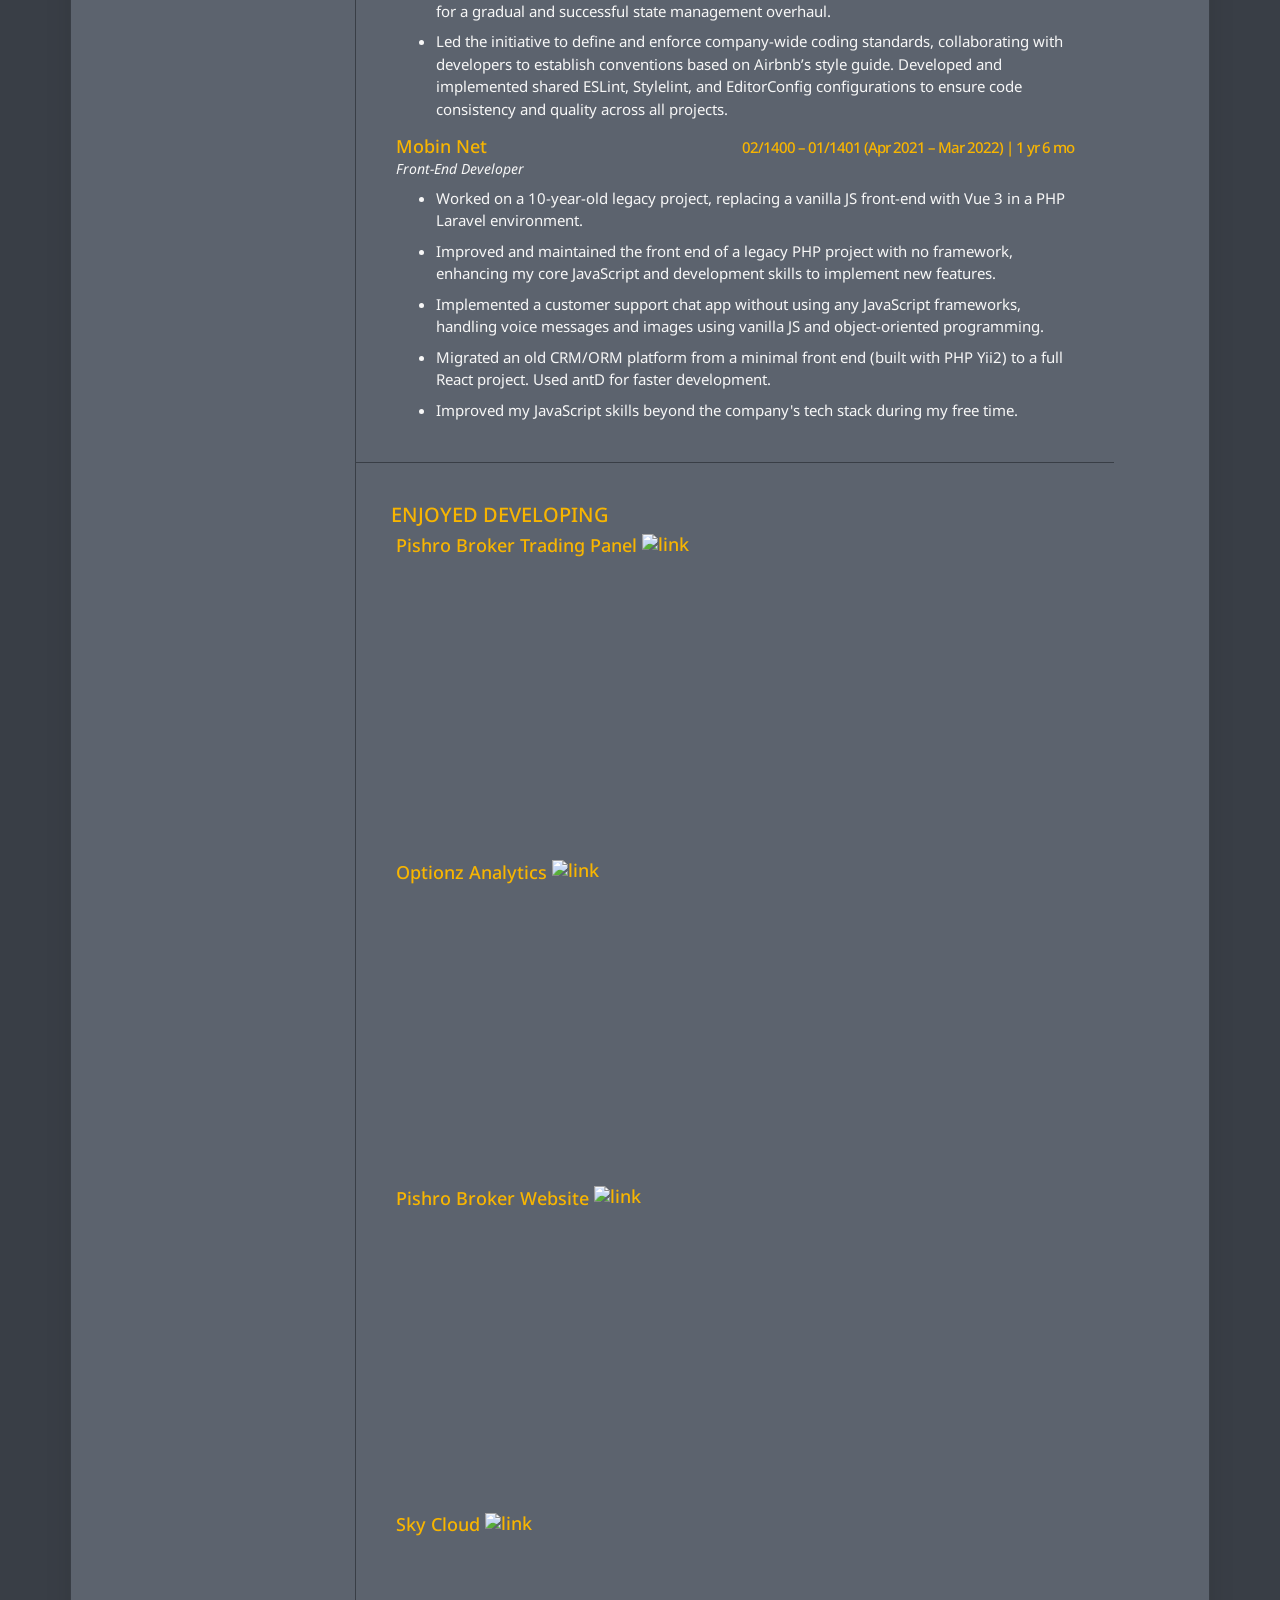
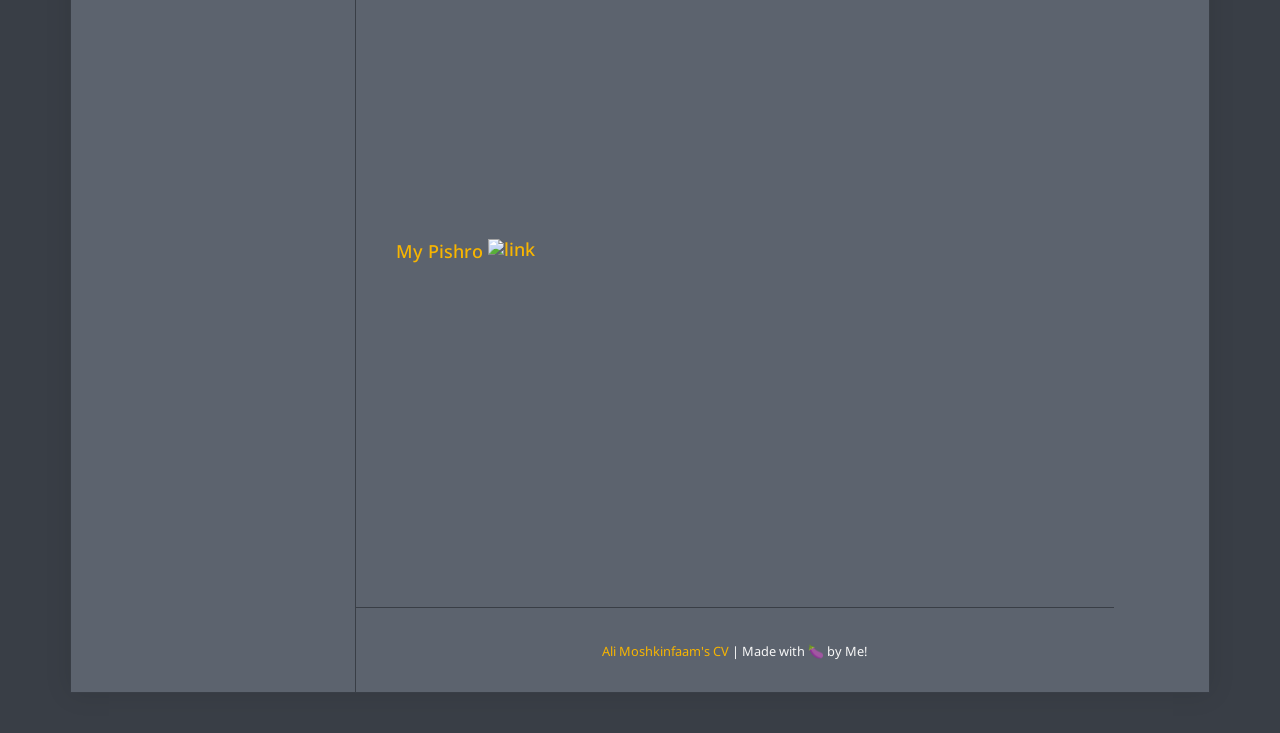
==== commit 15992295: "update" ====
--- a/index.html
+++ b/index.html
@@ -55,7 +55,7 @@
           </h1>
           <header class="header">
             <div class="profile">
-              <div class="picture">
+              <div class="picture js-hide-on-print">
                 <img src="img/avatar.png" alt="Avatar" />
               </div>
               <h1>Ali MoshkinFaam</h1>
@@ -124,59 +124,80 @@
                 <div class="job-title">Senior Front-End Engineer</div>
                 <ul>
                   <li>
-                    Increased Lighthouse Score by ~15 with practices like
-                    extracting and adding critical CSS to index.html (INP/FID),
-                    creating styled component CSS files at build time,
-                    customizing chunk sizes in Webpack & Rspack, and lazy
-                    loading all components via a loadable utility (TBT).
-                  </li>
-                  <li>
-                    Added SSR in React As requested by the Marketing team, for
-                    certain pages for the Googlebot user agent to optimize SEO.
-                    This involved fetching data on the server and then hydrating
-                    the Redux store on the client.
-                  </li>
-                  <li>
-                    Used event-driven architecture to design a listener
-                    component for dispatched custom events, sending them to
-                    Elastic APM-RUM during browser idle time. This reduced
-                    clutter in the React code, utilized idle time, and freed up
-                    the main thread.
-                  </li>
-                  <li>
-                    Improved the crash-free rate by 0.8% (from 99.1% to 99.9%)
-                    by replacing Elastic APM-RUM with Sentry and configuring it
-                    to send alerts to the team when an issue regresses in
-                    different builds.
-                  </li>
-                  <li>
-                    Utilized Orval to organize API data and reduced optional
-                    chaining in the code by collecting Swagger documentation,
-                    even for old APIs, from backend developers and organizing
-                    them for input into Orval to generate fully-typed React
-                    Query hooks as output.
-                  </li>
-                  <li>
-                    Implemented Continuous Testing by collaborating with a
-                    professional test engineer to extract user actions, create
-                    test scenarios by applying actions in sequence, covering
-                    edge cases, and creating an E2E testing project using
-                    Playwright. This project was then deployed to run after each
-                    build in the CI to check the release for potential bugs.
-                  </li>
-                  <li>
-                    Increased the conversion rate of users by 50% who were
-                    initially predicted—based on behavior analysis using Elastic
-                    APM-RUM user tracking—to be unlikely to make a purchase, by
-                    first monitoring their in-app behavior, then triggering a
-                    modal offering a voucher code via MQTT over WebSocket using
-                    EMQX.
-                  </li>
-                  <li>
-                    Used the Design for Manufacturability (DFM) principle to
-                    communicate with designers in order to stay aligned and
-                    deliver a suitable design system that can be used by other
-                    developers.
+                    Engineered a
+                    <strong
+                      >~15-point uplift in Lighthouse performance scores</strong
+                    >
+                    by implementing critical CSS inlining (optimizing INP/FID),
+                    generating styled-component CSS files at build-time,
+                    strategically customizing Webpack &amp; Rspack chunking, and
+                    orchestrating comprehensive lazy loading of components via a
+                    custom loadable utility (enhancing TBT).
+                  </li>
+                  <li>
+                    Spearheaded the
+                    <strong
+                      >implementation of Server-Side Rendering (SSR) with
+                      React</strong
+                    >
+                    for key marketing pages, directly addressing SEO
+                    optimization requirements from the Marketing team. This
+                    involved architecting server-side data fetching and Redux
+                    store hydration on the client-side to improve Googlebot
+                    indexing.
+                  </li>
+                  <li>
+                    Architected and deployed an
+                    <strong>event-driven listener component</strong> leveraging
+                    custom events, integrated with Elastic APM-RUM for
+                    asynchronous data transmission during browser idle periods.
+                    This initiative significantly decluttered React components,
+                    optimized resource utilization, and preserved main thread
+                    responsiveness.
+                  </li>
+                  <li>
+                    Elevated application stability, achieving a
+                    <strong
+                      >0.8% improvement in the crash-free rate (from 99.1% to
+                      99.9%)</strong
+                    >, by strategically migrating from Elastic APM-RUM to Sentry
+                    and configuring robust, regression-focused alerting
+                    mechanisms for proactive issue identification across builds.
+                  </li>
+                  <li>
+                    Pioneered the adoption of
+                    <strong>Orval for streamlined API data management</strong>,
+                    meticulously curating and consolidating Swagger
+                    documentation (including legacy APIs) from backend teams to
+                    generate fully-typed React Query hooks. This significantly
+                    reduced optional chaining and enhanced code maintainability.
+                  </li>
+                  <li>
+                    Championed and implemented
+                    <strong>Continuous Testing methodologies</strong> in
+                    collaboration with a dedicated test engineer. This involved
+                    defining critical user flows, developing comprehensive E2E
+                    test scenarios with Playwright covering edge cases, and
+                    integrating this automated testing suite into the CI/CD
+                    pipeline to proactively identify and mitigate release bugs.
+                  </li>
+                  <li>
+                    Drove a <strong>50% conversion rate increase</strong> among
+                    at-risk user segments (identified via Elastic APM-RUM
+                    behavioral analytics) by designing and implementing a
+                    real-time intervention strategy. This involved monitoring
+                    in-app behavior and triggering targeted voucher code modals
+                    via MQTT over WebSocket (EMQX).
+                  </li>
+                  <li>
+                    Fostered cross-functional alignment by applying
+                    <strong
+                      >Design for Manufacturability (DFM) principles</strong
+                    >
+                    in collaborations with the design team. This ensured the
+                    development and delivery of a scalable and maintainable
+                    design system, enhancing developer productivity and
+                    consistency across the platform.
                   </li>
                 </ul>
               </div>
@@ -189,107 +210,125 @@
                 <div class="job-title">Front-End Engineer</div>
                 <ul>
                   <li>
-                    Increased Lighthouse performance scores of several company
-                    applications by approximately 25–40 points through a range
-                    of optimization techniques—ranging from simple fixes like
-                    setting fixed dimensions for banners to improve CLS, to
-                    advanced strategies such as splitting heavy charts and table
-                    data into chunks (each taking ≤50ms to process) and
-                    processing them using requestIdleCallback, or leveraging
-                    service workers and offloading work from the main thread
-                    using Comlink where possible.
-                  </li>
-                  <li>
-                    Enhanced the performance & UX on the MyPishro platform by:
+                    Engineered significant Lighthouse performance enhancements
+                    across multiple company applications, achieving
+                    <strong>25–40 point improvements</strong>. This involved a
+                    spectrum of optimizations, from foundational CLS fixes
+                    (e.g., fixed banner dimensions) to advanced strategies like
+                    chunking heavy chart/table data (processed under 50ms via
+                    <code>requestIdleCallback</code>) and leveraging service
+                    workers with Comlink for off-main-thread processing.
+                  </li>
+                  <li>
+                    Systematically improved performance and UX on the MyPishro
+                    platform by:
                     <ul>
                       <li>
-                        Identifying unnecessary re-renders using React DevTools
-                        and implementing memoization techniques, along with the
-                        useCallback hook, to significantly reduce re-renders in
-                        large stock market tables and charts.
+                        Proactively identifying and rectifying unnecessary
+                        re-renders using React DevTools, applying strategic
+                        memoization (<code>React.memo</code>,
+                        <code>useMemo</code>, <code>useCallback</code>) to
+                        optimize large-scale stock market tables and charts.
                       </li>
                       <li>
-                        Uploading assets to MinIO and customizing the
-                        cache-control HTTP header for images and icons that
-                        rarely change. Additionally, I optimized bundle size by
-                        splitting large chunks into smaller ones, addressing
-                        issues caused by the bulky graph and table packages used
-                        in the stock market projects.
+                        Optimizing asset delivery via MinIO with customized
+                        cache-control headers for static assets, and
+                        significantly reducing bundle sizes by strategically
+                        splitting large chunks, mitigating issues from heavy
+                        charting/table libraries.
                       </li>
                     </ul>
                   </li>
                   <li>
-                    Implemented a monorepo & atomic design system for all React
-                    applications to ensure consistency across company projects.
-                    Used npm/changesets to version the UI packages and publish
-                    them to GitLab for use by other developers.
-                  </li>
-                  <li>
-                    Found the cause of 1000 unexpected user exits by
-                    implementing a custom RUM (Real User Monitoring) system that
-                    tracked client-side errors and stored them in MongoDB.
-                    Discovered that some chart libraries were failing under
-                    heavy load inputted by stock exchange core.
-                  </li>
-                  <li>
-                    Solely designed and developed PishrunFund end-to-end
-                    investment platforms using Next.js 14, handling both
-                    frontend and backend. Used MongoDB to implement a CashFlow
-                    Model for IPG payments, cached frequently requested charts
-                    in Redis, and used MinIO for user file uploads.
-                    Containerized the entire application with Docker to enable
-                    single-command deployment in CI using GitLab’s DID method.
-                  </li>
-                  <li>
-                    Solely Designed and developed the PishroBroker company
-                    website using Next.js 13's new App Router shortly after its
-                    release. Implemented SSG for news pages, RSC and Server
-                    Actions and Mutations for interactive pages and sign-up
-                    functionality, ISR for stock tables and chart updates, and
-                    SSG for static pages such as company branches.
-                  </li>
-                  <li>
-                    Reduced friction between developers and non-technical
-                    stakeholders by implementing Server-Driven Design (SDD) in
-                    the MyPishro project. Stakeholders could update website
-                    sections via a simple dashboard connected to a NestJS
-                    backend, which returned JSON indicating which atomic design
-                    molecule to render. The system was scalable across all
-                    company projects thanks to a shared monorepo design system.
-                  </li>
-                  <li>
-                    Maintained a real-time trading platform built with Vue 3 for
-                    enhanced performance. Integrated the legacy stock exchange
-                    core system and live data using LightstreamerJS, updated
-                    stock prices via WebSocket, enabled buy/sell orders, and
-                    used Framer Motion to enhance UX with smooth animations.
-                  </li>
-                  <li>
-                    Added service worker and caching using Workbox for PWA
-                    offline support. Used Ionic and Capacitor to generate
-                    Android (APK) and iOS (IPA) builds, enabling users to access
-                    app analytics features without an internet connection.
-                  </li>
-                  <li>
-                    Revived a previously unusable React app that was plagued by
-                    buggy state management. Leveraged the atomic nature of Jotai
-                    to gradually replace parts of the Redux store, eventually
-                    removing it entirely.
-                  </li>
-                  <li>
-                    Defined a coding convention with the help of other
-                    developers and Airbnb’s code style guide. Created ESLint and
-                    Stylelint configurations, along with an EditorConfig file,
-                    to ensure all company projects follow consistent rules.
+                    Spearheaded the architecture and implementation of a
+                    <strong>monorepo and atomic design system</strong> across
+                    all React applications, ensuring UI/UX consistency and
+                    reusability. Managed versioning and publication of UI
+                    packages to GitLab using npm/changesets for streamlined
+                    developer consumption.
+                  </li>
+                  <li>
+                    Developed and deployed a
+                    <strong>custom Real User Monitoring (RUM) system</strong> to
+                    track client-side errors (stored in MongoDB), successfully
+                    identifying the root cause of over 1,000 unexpected user
+                    exits linked to chart library failures under heavy load from
+                    the stock exchange core.
+                  </li>
+                  <li>
+                    Led the
+                    <strong
+                      >end-to-end design, development, and deployment of the
+                      PishrunFund investment platform</strong
+                    >
+                    (Next.js 14), encompassing both frontend and backend
+                    components. Engineered a CashFlow Model in MongoDB for IPG
+                    payments, implemented Redis caching for frequently requested
+                    chart data, utilized MinIO for user file uploads, and
+                    containerized the application with Docker for single-command
+                    CI/CD deployment via GitLab DID.
+                  </li>
+                  <li>
+                    Pioneered the adoption of Next.js 13's App Router
+                    post-release for the PishroBroker company website.
+                    Implemented a hybrid rendering strategy:
+                    <strong
+                      >SSG for news, RSC and Server Actions/Mutations for
+                      interactive pages/sign-up, ISR for dynamic stock data, and
+                      SSG for static content</strong
+                    >
+                    like company branch pages.
+                  </li>
+                  <li>
+                    Architected and implemented a
+                    <strong>Server-Driven Design (SDD) system</strong> for the
+                    MyPishro project, significantly reducing friction between
+                    developers and non-technical stakeholders. This enabled
+                    content updates via a NestJS backend and a simple dashboard,
+                    dynamically rendering atomic design components based on JSON
+                    responses, ensuring scalability across projects through the
+                    shared monorepo design system.
+                  </li>
+                  <li>
+                    Contributed to the maintenance and enhancement of a
+                    high-performance, real-time trading platform (Vue 3).
+                    Successfully integrated a legacy stock exchange core system
+                    and live data feeds using LightstreamerJS, managed real-time
+                    stock price updates via WebSockets, implemented order
+                    functionalities, and enhanced UX with Framer Motion
+                    animations.
+                  </li>
+                  <li>
+                    Implemented robust
+                    <strong>PWA capabilities, including offline support</strong>
+                    using service workers and Workbox. Utilized Ionic and
+                    Capacitor to generate native Android (APK) and iOS (IPA)
+                    builds, enabling users to access critical app analytics
+                    features offline.
+                  </li>
+                  <li>
+                    Successfully refactored and revitalized a critical,
+                    previously unstable React application by strategically
+                    migrating from a problematic Redux store to Jotai,
+                    leveraging its atomic nature for a gradual and successful
+                    state management overhaul.
+                  </li>
+                  <li>
+                    Led the initiative to define and enforce company-wide coding
+                    standards, collaborating with developers to establish
+                    conventions based on Airbnb’s style guide. Developed and
+                    implemented shared ESLint, Stylelint, and EditorConfig
+                    configurations to ensure code consistency and quality across
+                    all projects.
                   </li>
                 </ul>
               </div>
 
-              <div class="job">
-                <div class="upper-row">
-                  <h3 class="company">Bahar Net</h3>
+              <div style="margin-top: 10px; margin-bottom: -15px" class="job">
+                <div class="upper-row">
+                  <h3 class="company">Mobin Net</h3>
                   <div class="time">
-                    02/1400 – 01/1401 (Apr 2021 – Mar 2022) | 1 yr
+                    02/1400 – 01/1401 (Apr 2021 – Mar 2022) | 1 yr 6 mo
                   </div>
                 </div>
                 <div class="job-title">Front-End Developer</div>
@@ -320,26 +359,6 @@
                   <li>
                     Improved my JavaScript skills beyond the company's tech
                     stack during my free time.
-                  </li>
-                </ul>
-              </div>
-
-              <div class="job" style="margin-bottom: -15px">
-                <div class="upper-row">
-                  <h3 class="company">Ahan Online</h3>
-                  <div class="time">
-                    02/1398 – 08/1398 (Apr 2019 – Oct 2019) | 6 mo
-                  </div>
-                </div>
-                <div class="job-title">Front-End Intern</div>
-                <ul>
-                  <li>
-                    Learned fundamentals of HTML, CSS, JS, and UI development
-                  </li>
-                  <li>Learned React</li>
-                  <li>
-                    Learned express.js and Next.js and contributed to back
-                    office project.
                   </li>
                 </ul>
               </div>
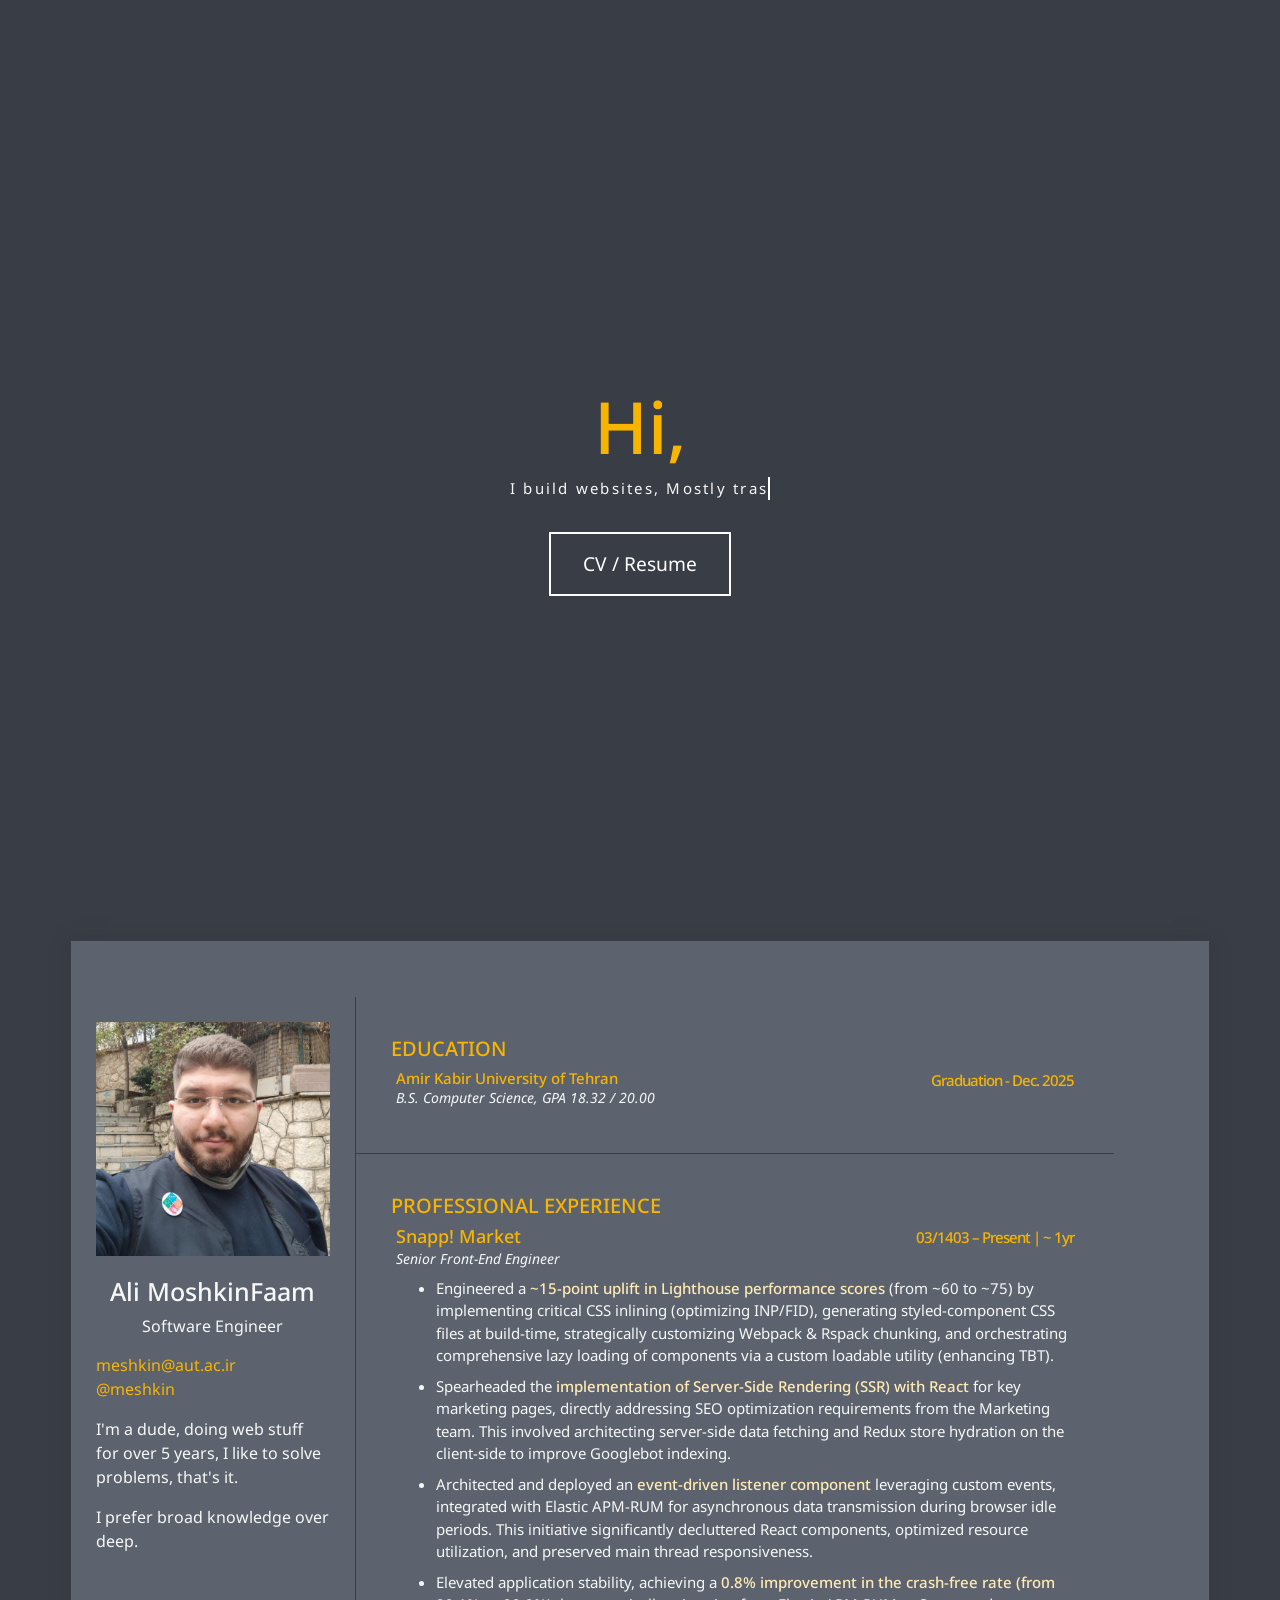
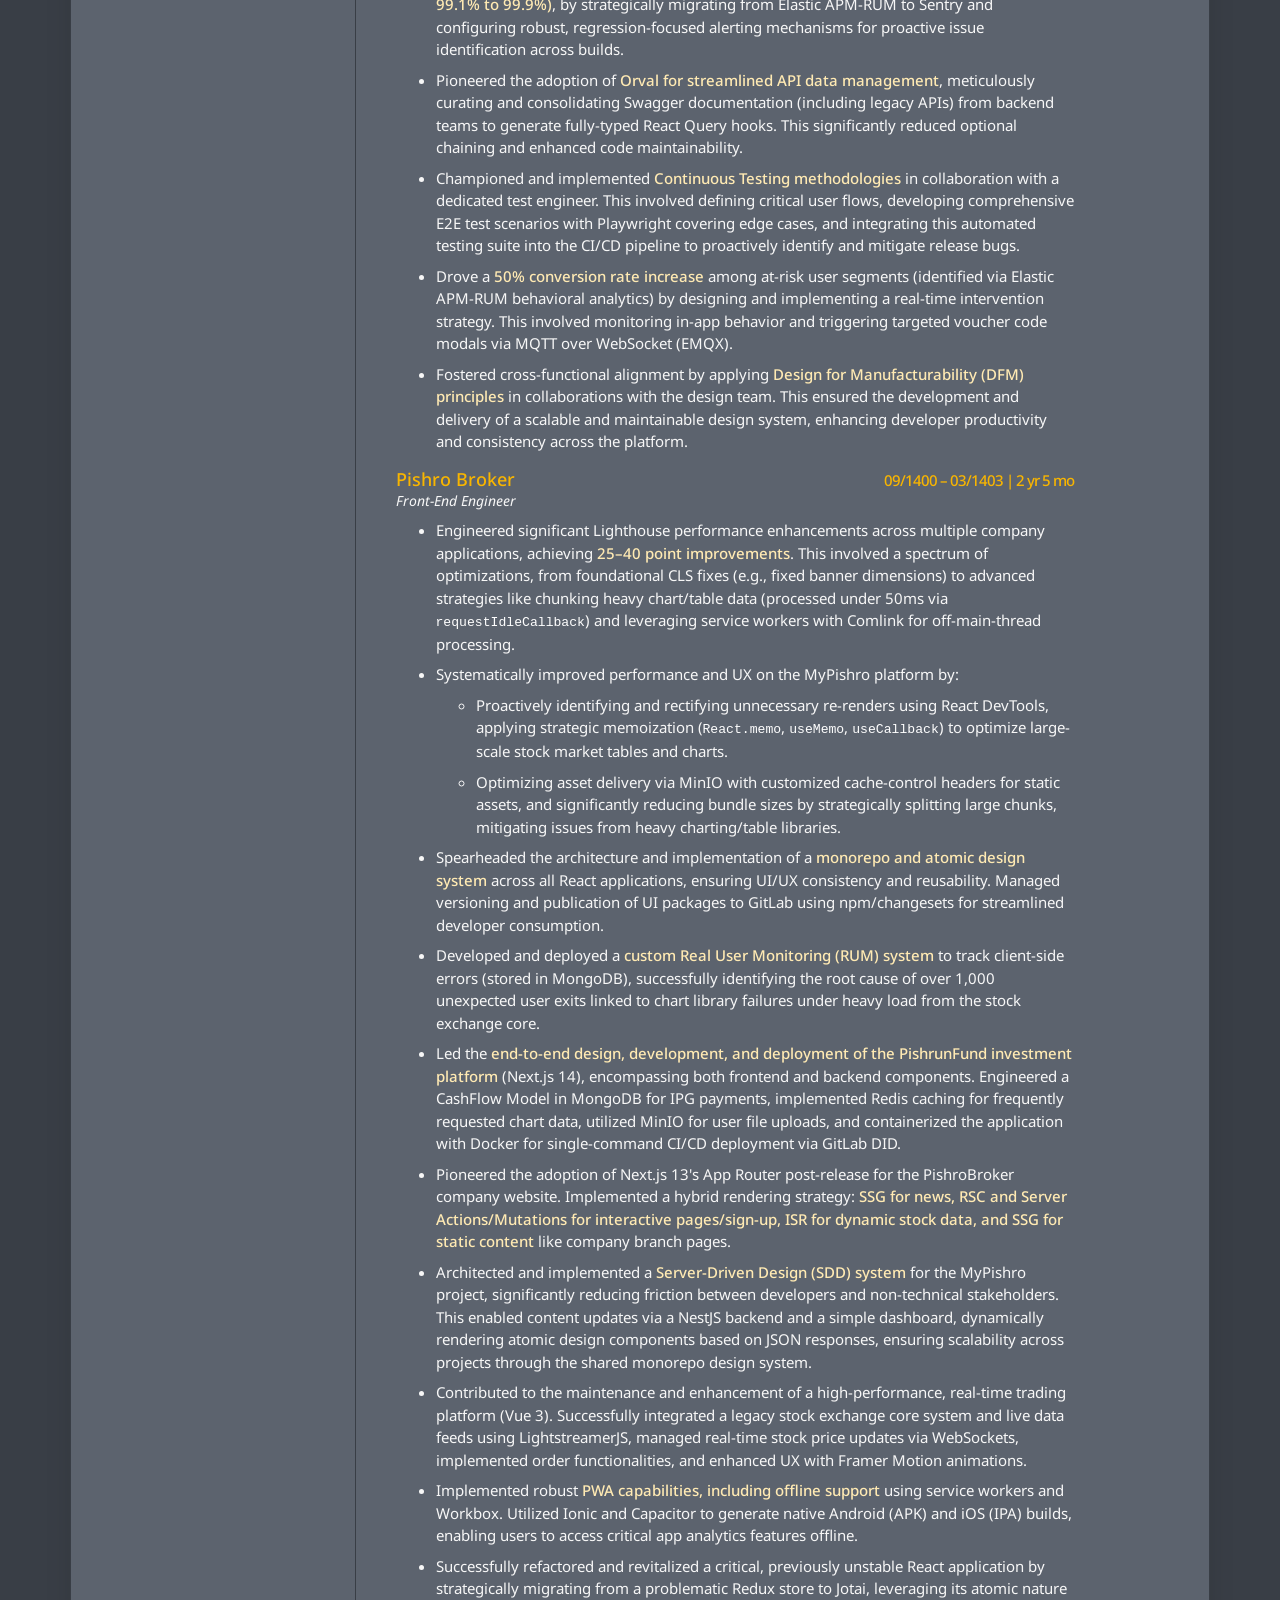
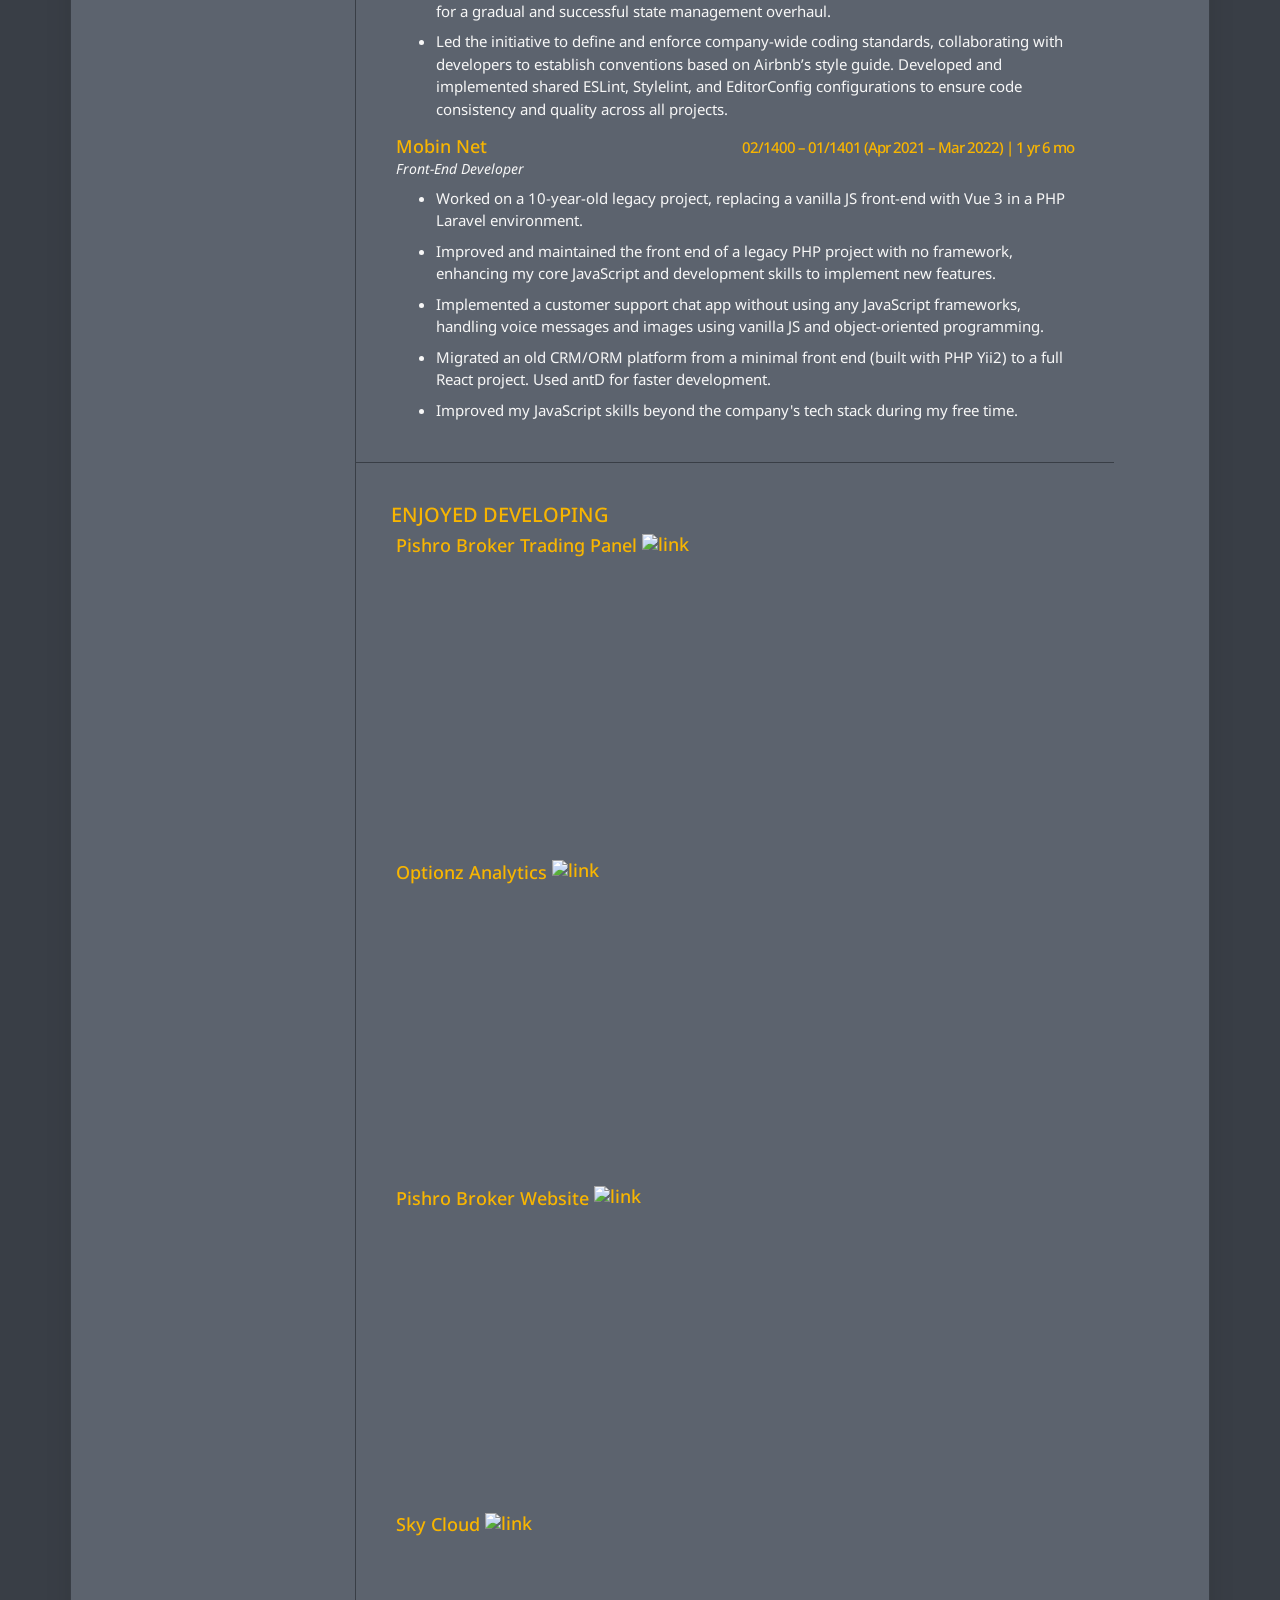
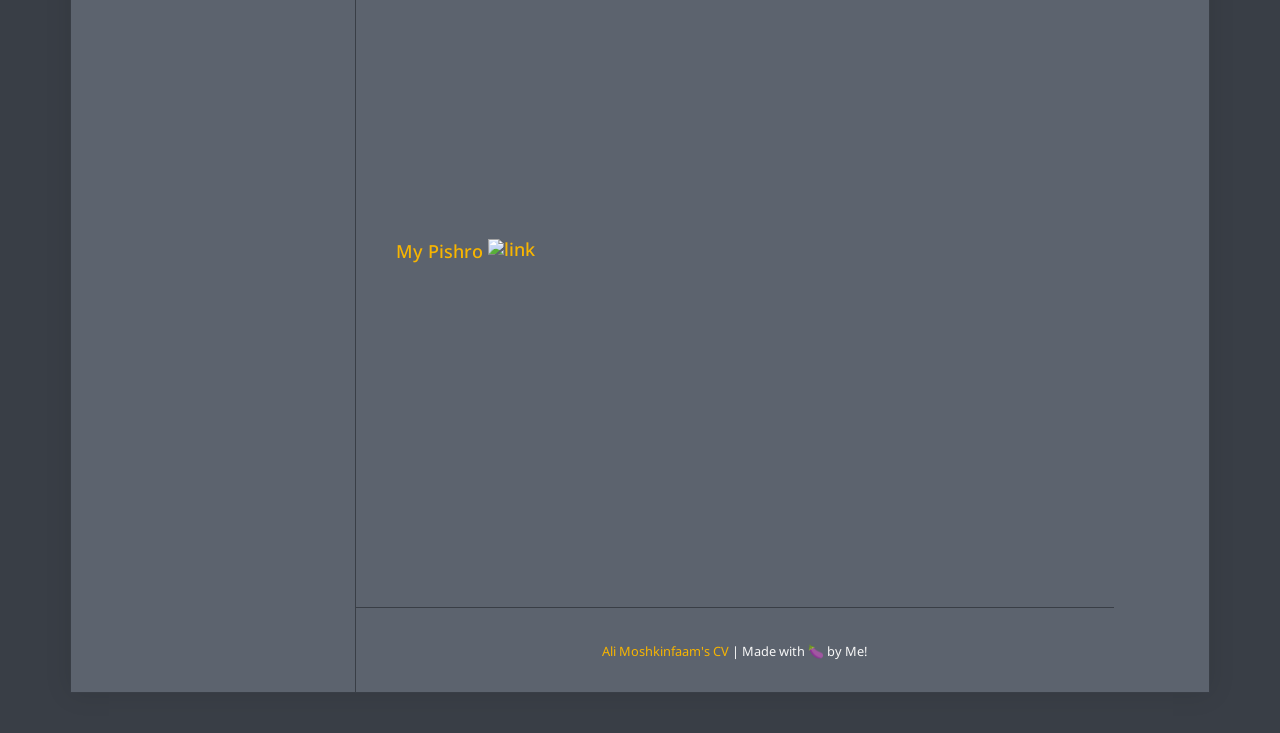
==== commit 4edc088f: "update" ====
--- a/index.html
+++ b/index.html
@@ -128,11 +128,12 @@
                     <strong
                       >~15-point uplift in Lighthouse performance scores</strong
                     >
-                    by implementing critical CSS inlining (optimizing INP/FID),
-                    generating styled-component CSS files at build-time,
-                    strategically customizing Webpack &amp; Rspack chunking, and
-                    orchestrating comprehensive lazy loading of components via a
-                    custom loadable utility (enhancing TBT).
+                    (from ~60 to ~75) by implementing critical CSS inlining
+                    (optimizing INP/FID), generating styled-component CSS files
+                    at build-time, strategically customizing Webpack &amp;
+                    Rspack chunking, and orchestrating comprehensive lazy
+                    loading of components via a custom loadable utility
+                    (enhancing TBT).
                   </li>
                   <li>
                     Spearheaded the
--- a/css/style.css
+++ b/css/style.css
@@ -355,3 +355,7 @@
     display: block;
   }
 }
+
+code {
+color: white;
+}
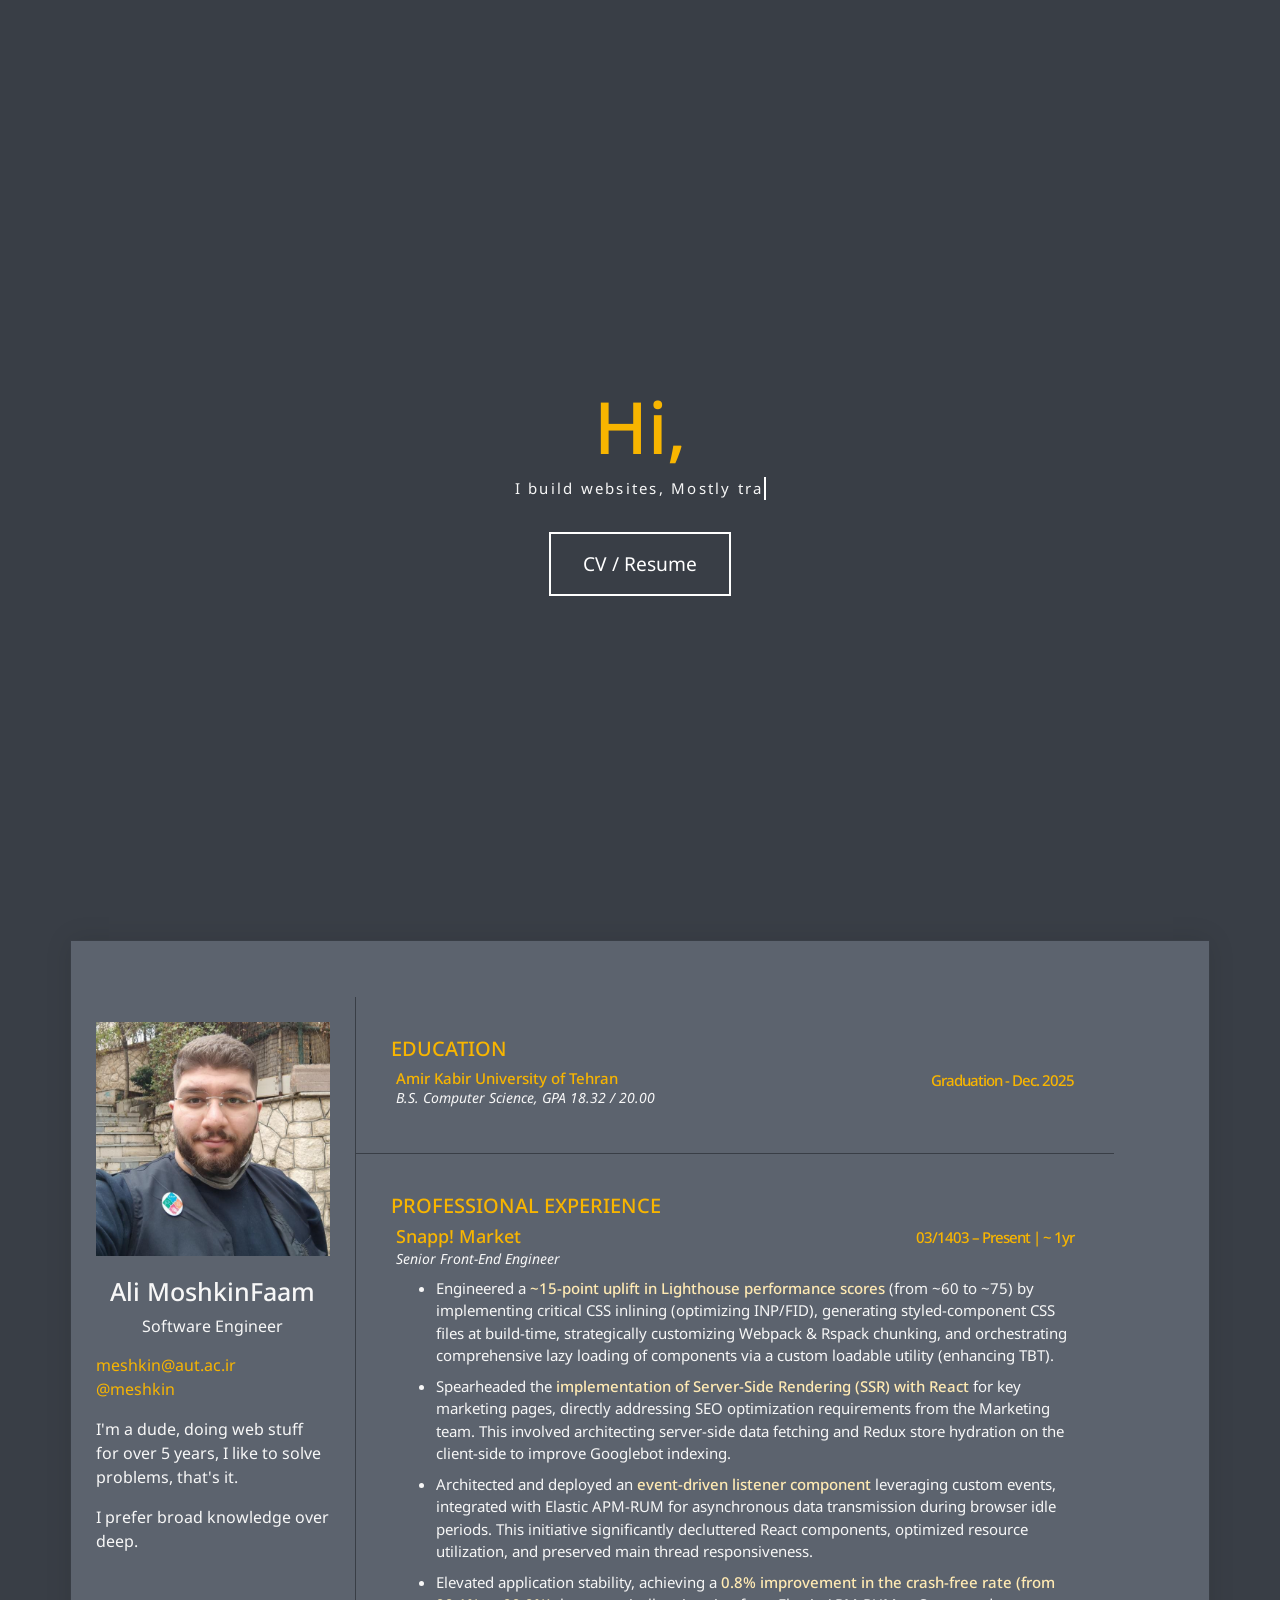
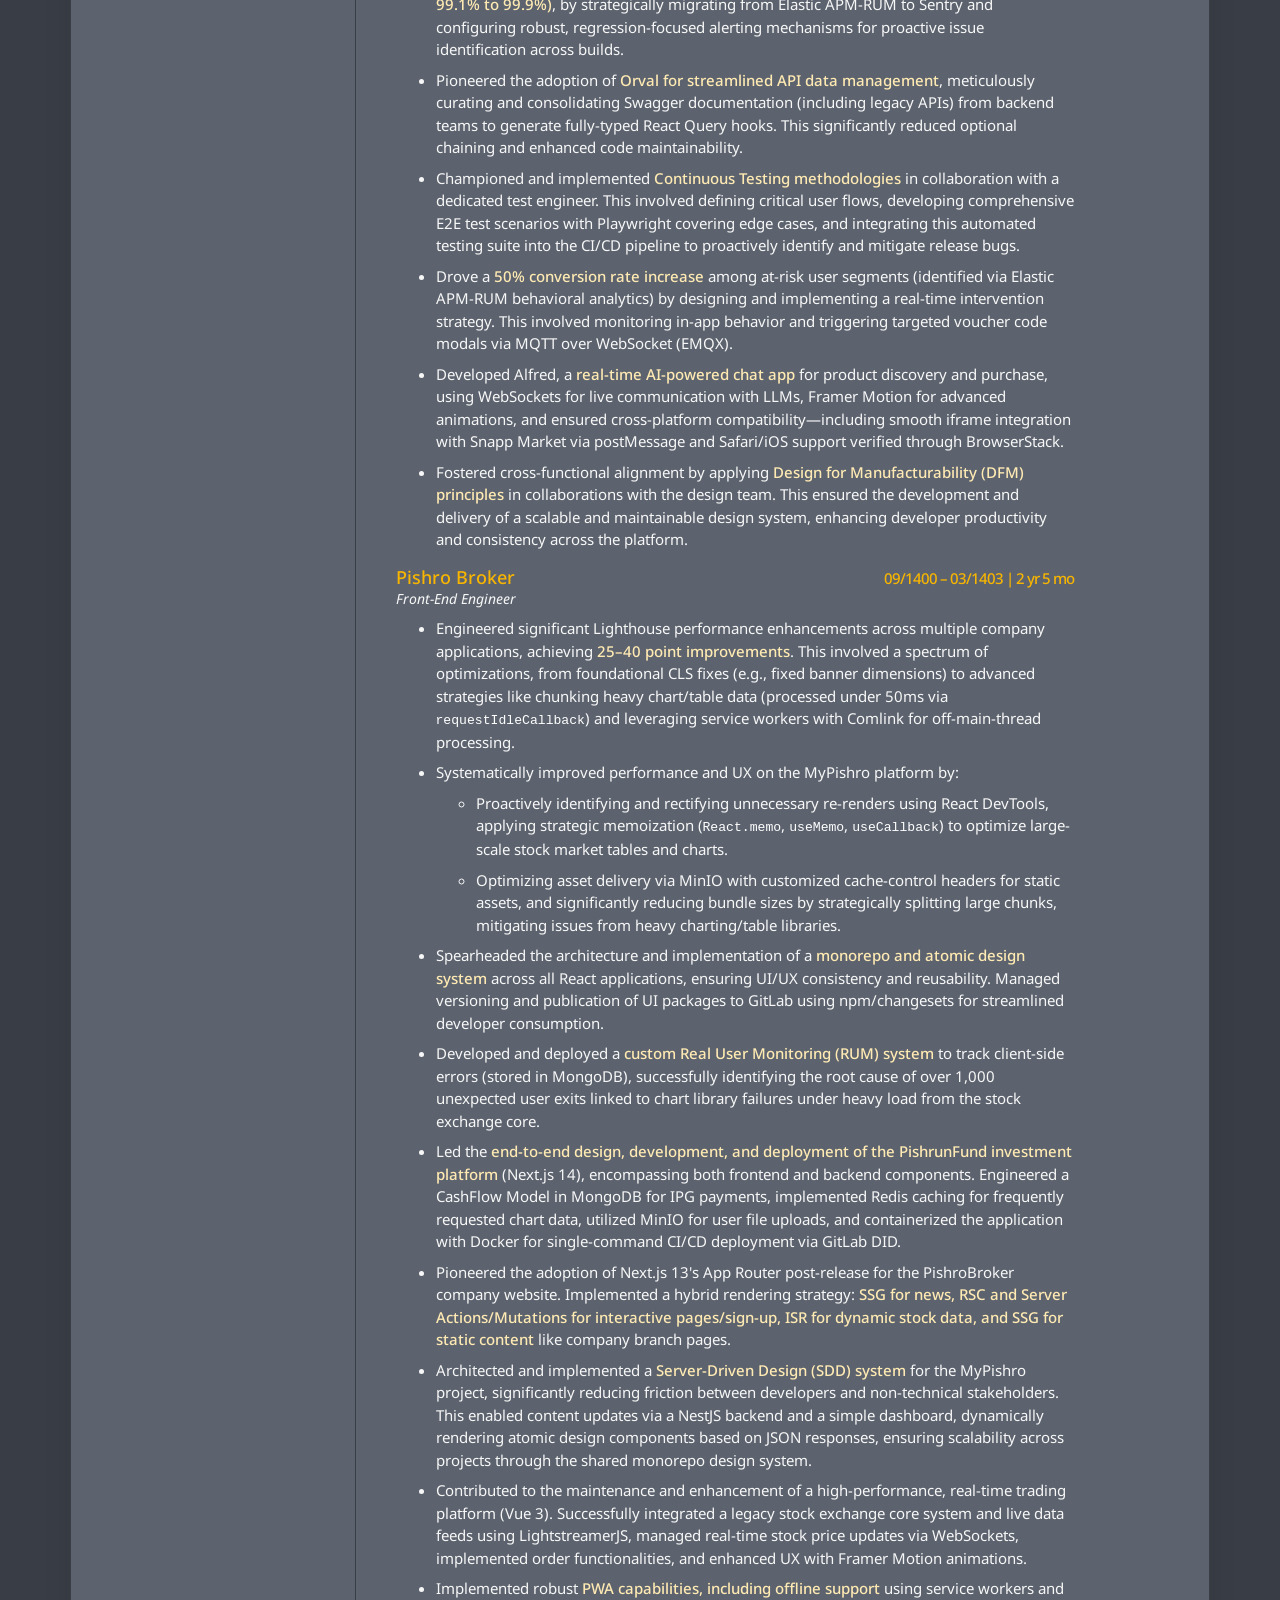
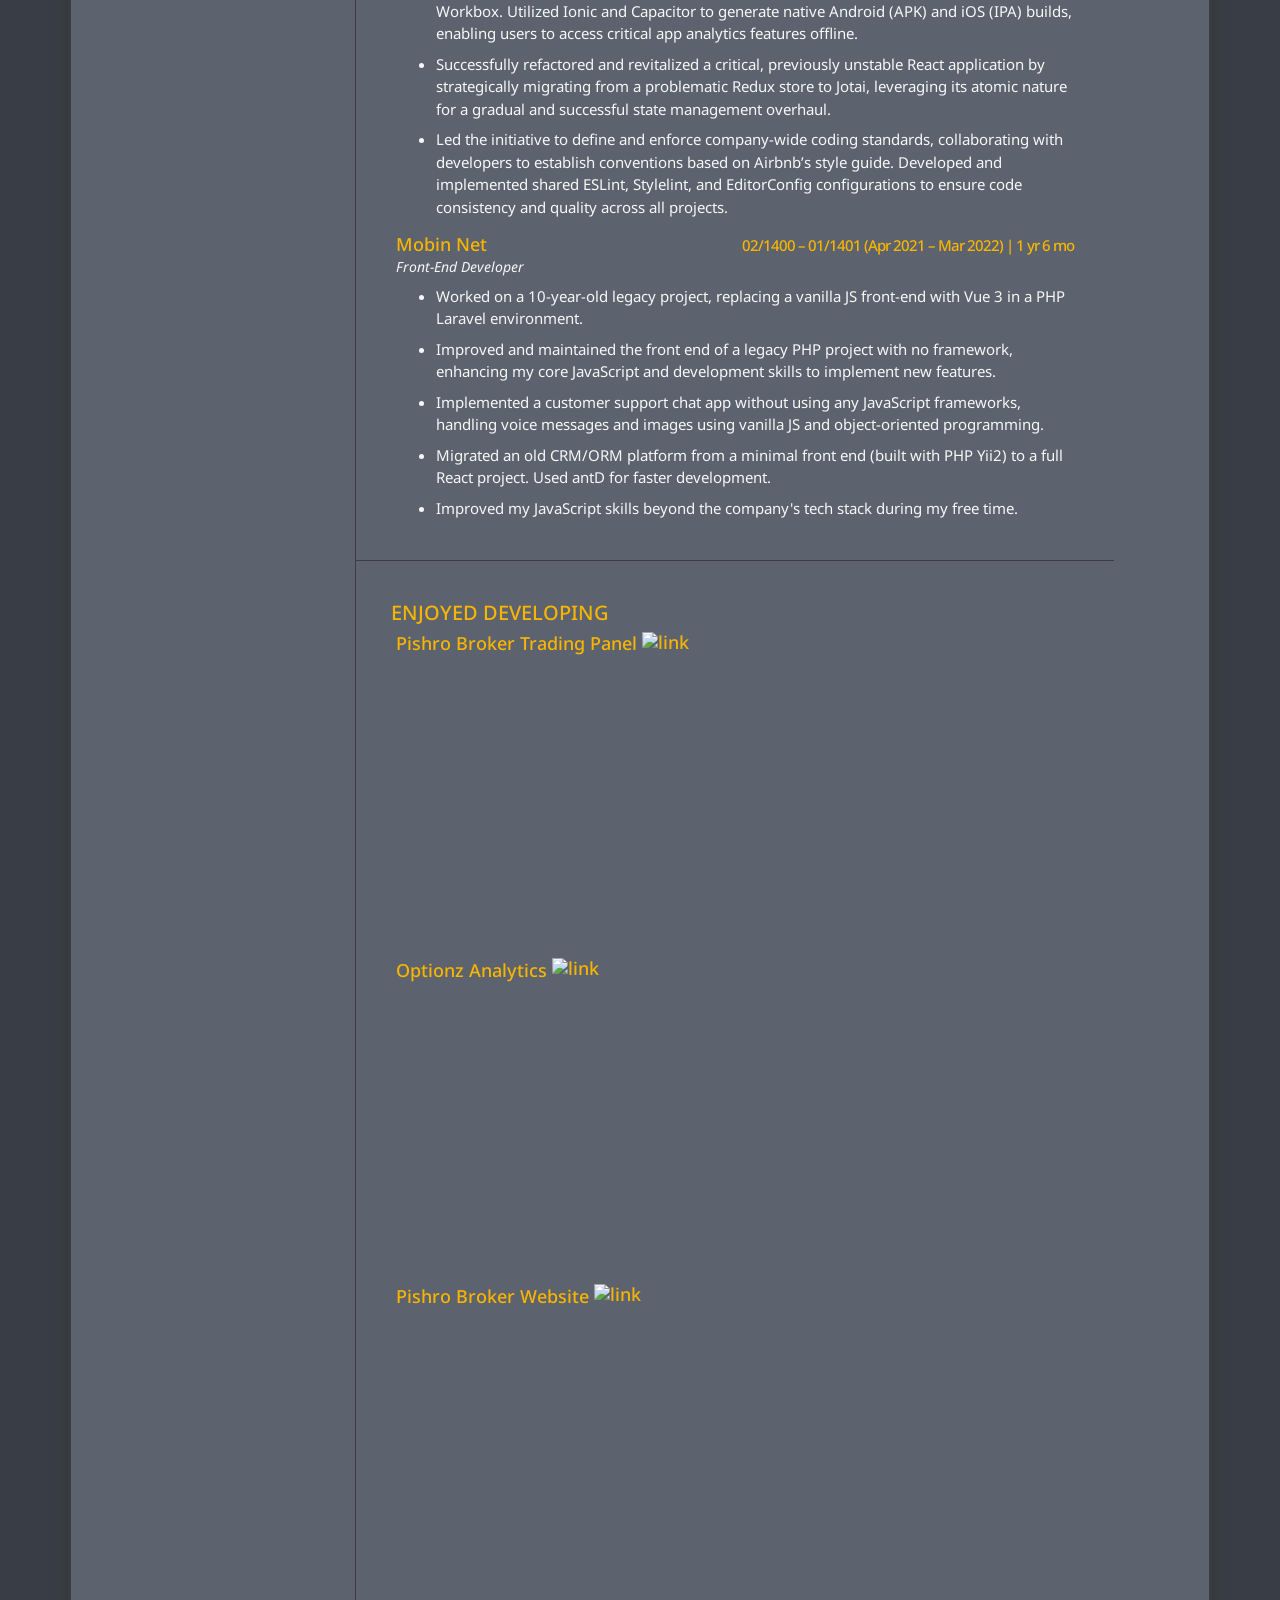
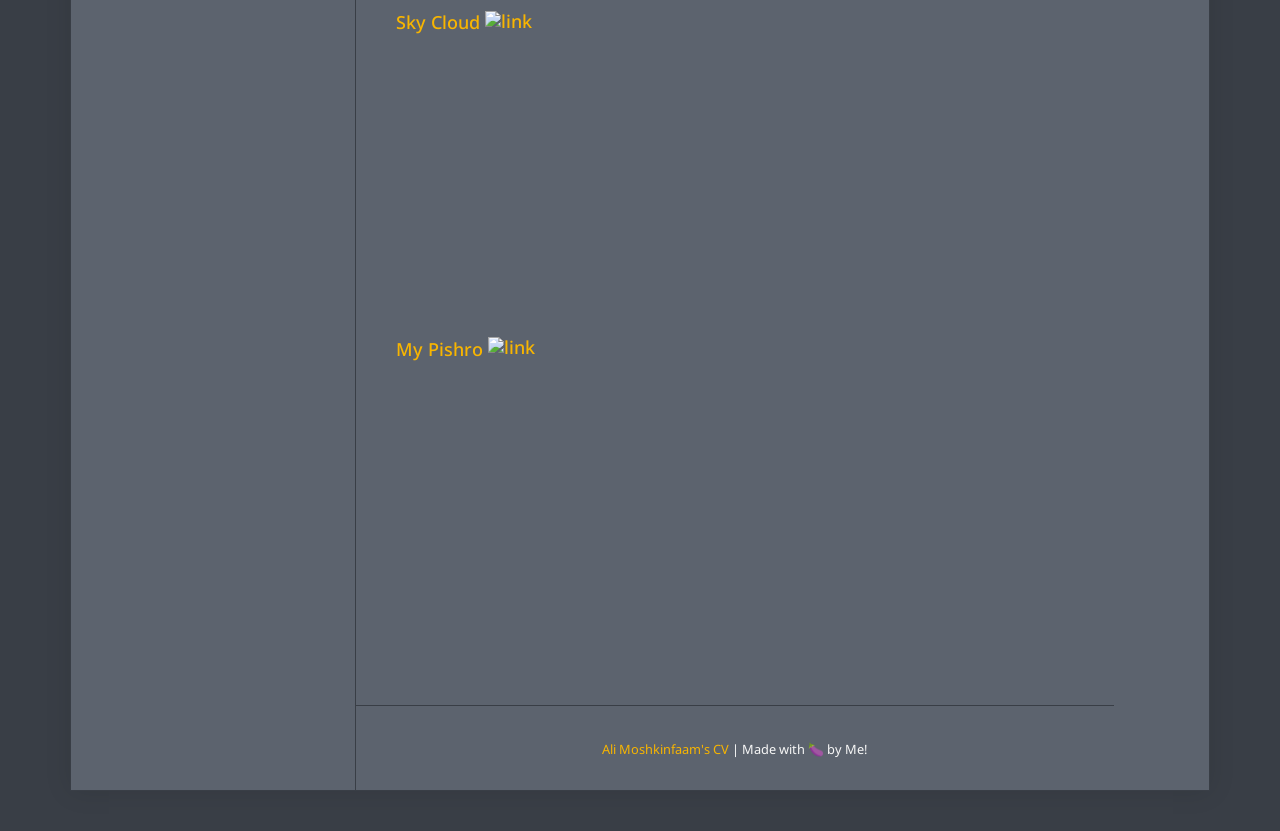
==== commit e26ed82a: "update" ====
--- a/index.html
+++ b/index.html
@@ -191,6 +191,16 @@
                     via MQTT over WebSocket (EMQX).
                   </li>
                   <li>
+                    Developed Alfred, a
+                    <strong>real-time AI-powered chat app</strong> for product
+                    discovery and purchase, using WebSockets for live
+                    communication with LLMs, Framer Motion for advanced
+                    animations, and ensured cross-platform
+                    compatibility—including smooth iframe integration with Snapp
+                    Market via postMessage and Safari/iOS support verified
+                    through BrowserStack.
+                  </li>
+                  <li>
                     Fostered cross-functional alignment by applying
                     <strong
                       >Design for Manufacturability (DFM) principles</strong
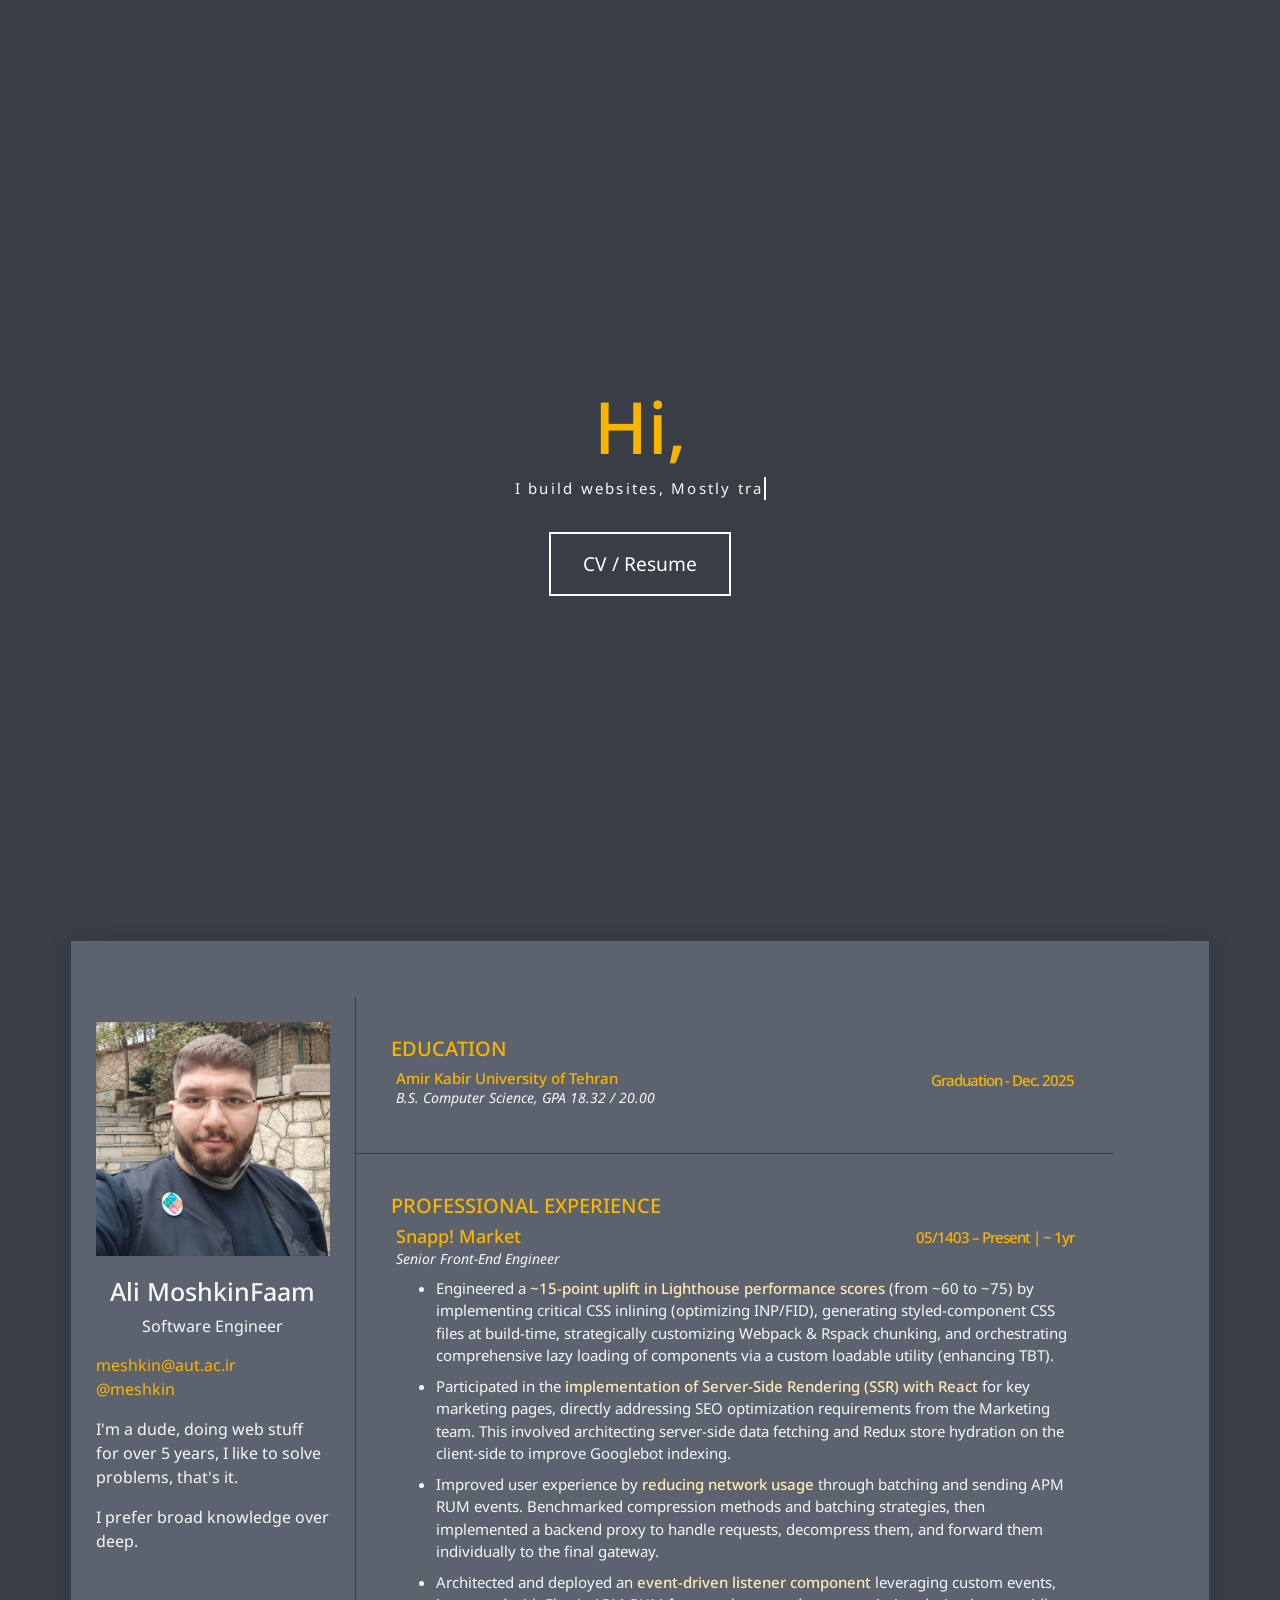
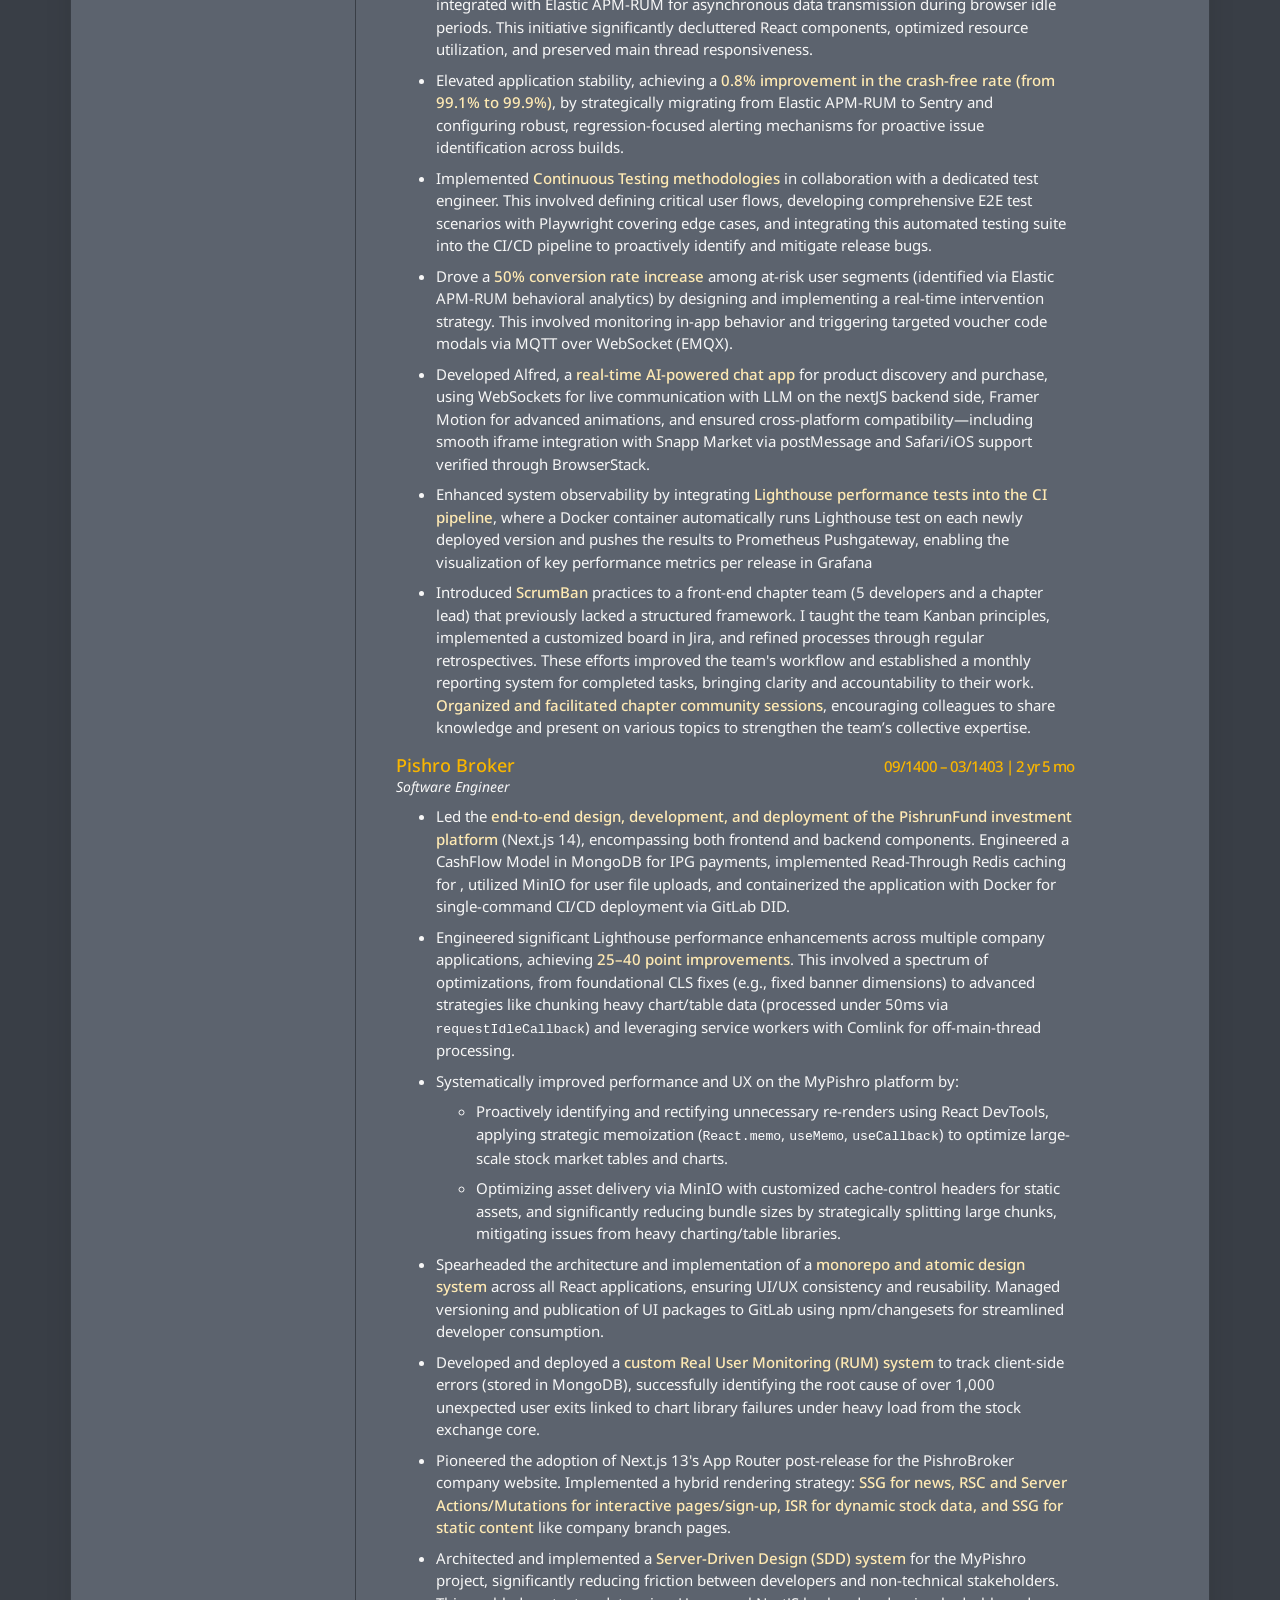
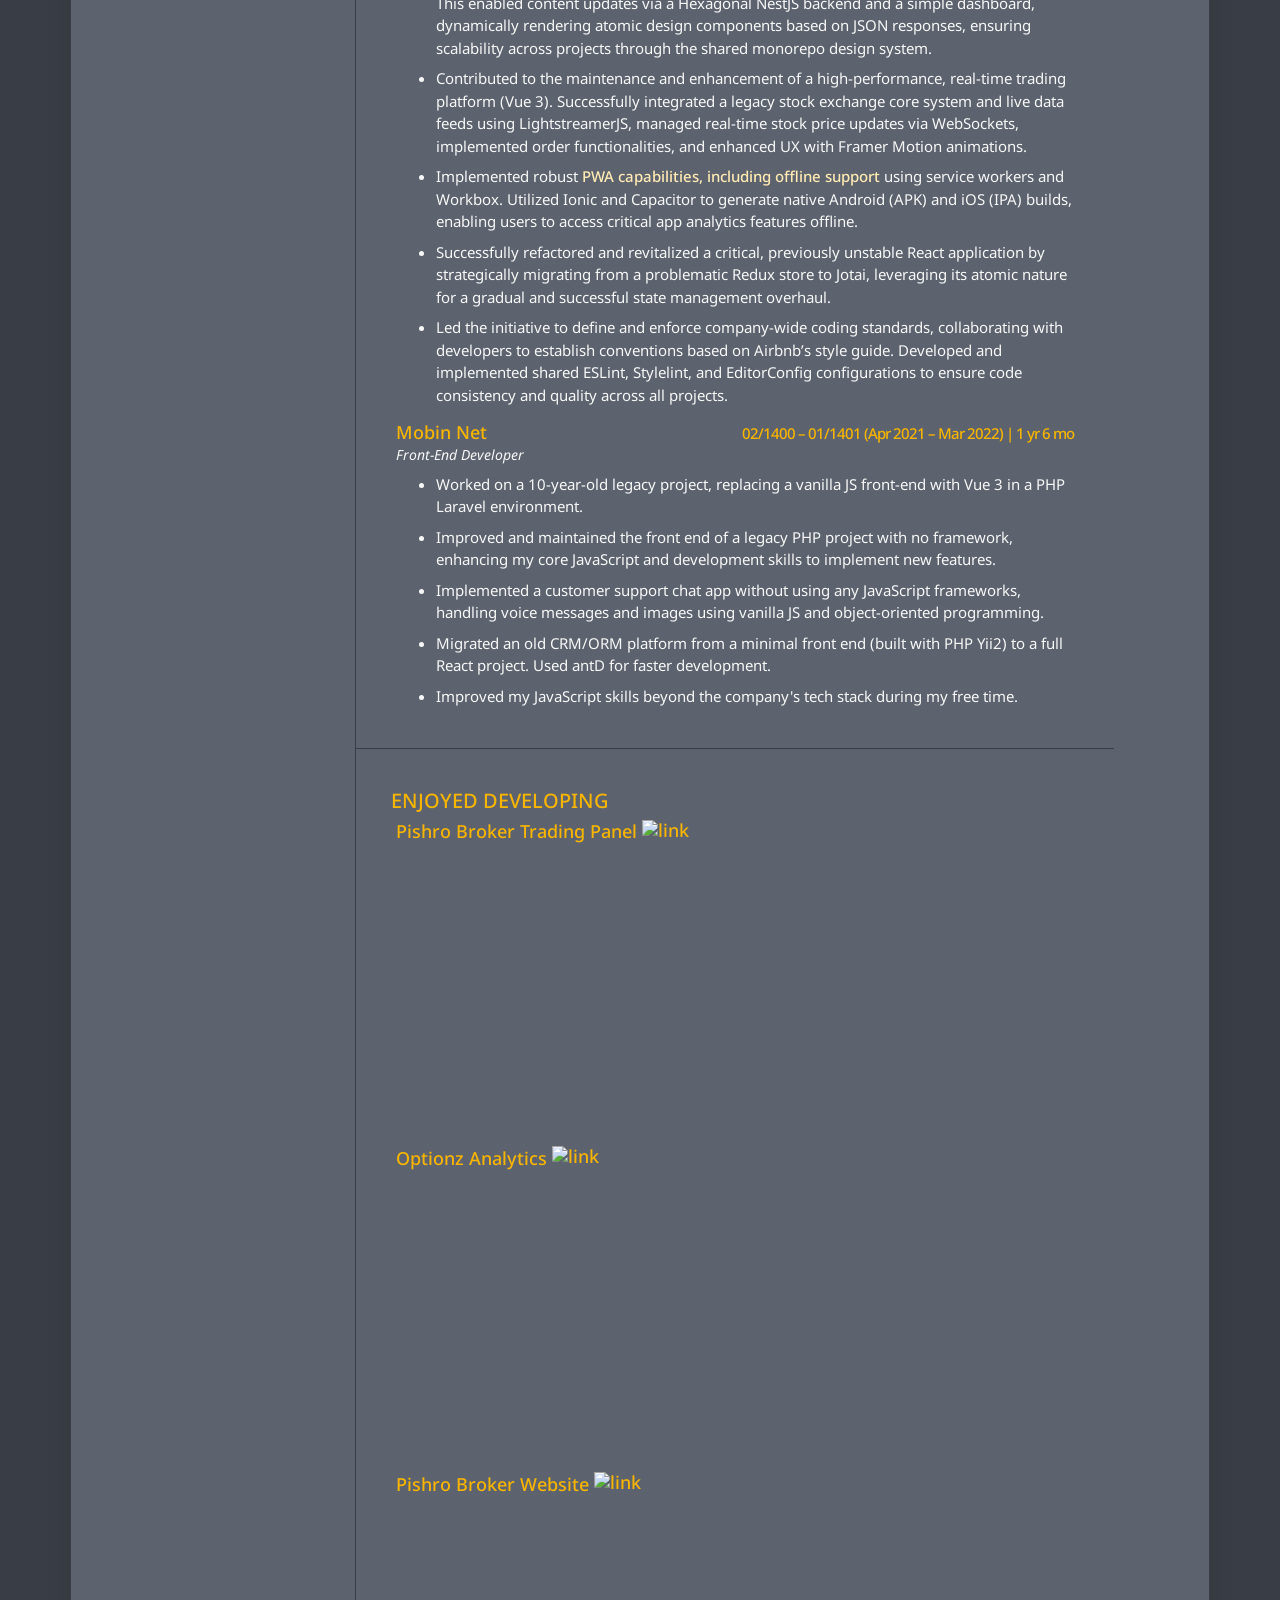
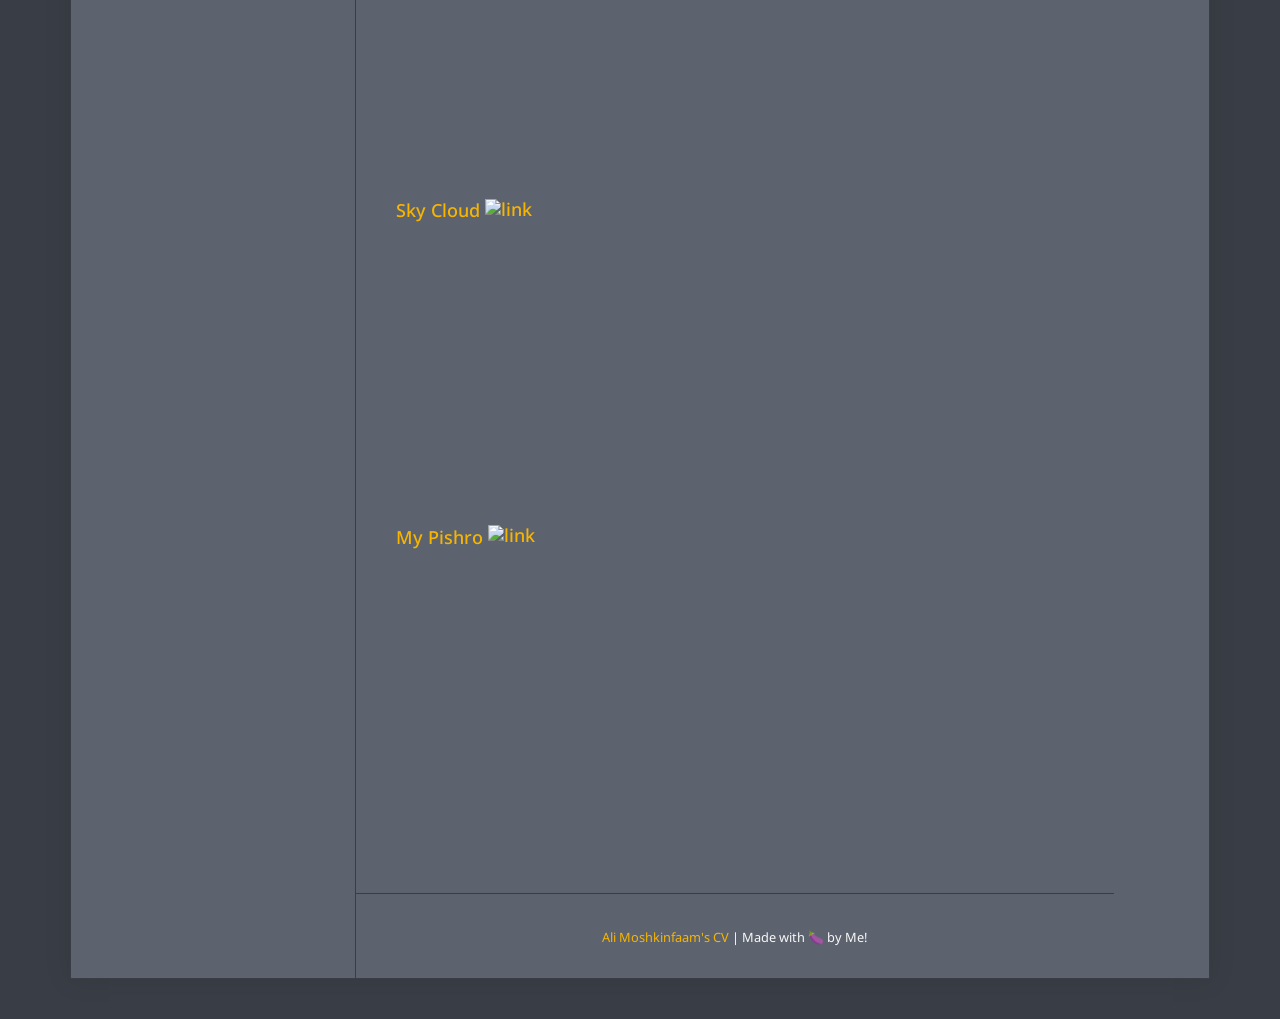
==== commit 5277cd68: "Update index.html" ====
--- a/index.html
+++ b/index.html
@@ -119,7 +119,7 @@
               <div class="job">
                 <div class="upper-row">
                   <h3 class="company">Snapp! Market</h3>
-                  <div class="time">03/1403 – Present | ~ 1yr</div>
+                  <div class="time">05/1403 – Present | ~ 1yr</div>
                 </div>
                 <div class="job-title">Senior Front-End Engineer</div>
                 <ul>
@@ -136,7 +136,7 @@
                     (enhancing TBT).
                   </li>
                   <li>
-                    Spearheaded the
+                    Participated in the
                     <strong
                       >implementation of Server-Side Rendering (SSR) with
                       React</strong
@@ -148,6 +148,14 @@
                     indexing.
                   </li>
                   <li>
+                    Improved user experience by
+                    <strong> reducing network usage</strong> through batching
+                    and sending APM RUM events. Benchmarked compression methods
+                    and batching strategies, then implemented a backend proxy to
+                    handle requests, decompress them, and forward them
+                    individually to the final gateway.
+                  </li>
+                  <li>
                     Architected and deployed an
                     <strong>event-driven listener component</strong> leveraging
                     custom events, integrated with Elastic APM-RUM for
@@ -165,16 +173,16 @@
                     and configuring robust, regression-focused alerting
                     mechanisms for proactive issue identification across builds.
                   </li>
-                  <li>
+                  <!-- <li>
                     Pioneered the adoption of
                     <strong>Orval for streamlined API data management</strong>,
                     meticulously curating and consolidating Swagger
                     documentation (including legacy APIs) from backend teams to
                     generate fully-typed React Query hooks. This significantly
                     reduced optional chaining and enhanced code maintainability.
-                  </li>
-                  <li>
-                    Championed and implemented
+                  </li> -->
+                  <li>
+                    Implemented
                     <strong>Continuous Testing methodologies</strong> in
                     collaboration with a dedicated test engineer. This involved
                     defining critical user flows, developing comprehensive E2E
@@ -194,13 +202,13 @@
                     Developed Alfred, a
                     <strong>real-time AI-powered chat app</strong> for product
                     discovery and purchase, using WebSockets for live
-                    communication with LLMs, Framer Motion for advanced
-                    animations, and ensured cross-platform
+                    communication with LLM on the nextJS backend side, Framer
+                    Motion for advanced animations, and ensured cross-platform
                     compatibility—including smooth iframe integration with Snapp
                     Market via postMessage and Safari/iOS support verified
                     through BrowserStack.
                   </li>
-                  <li>
+                  <!-- <li>
                     Fostered cross-functional alignment by applying
                     <strong
                       >Design for Manufacturability (DFM) principles</strong
@@ -209,6 +217,31 @@
                     development and delivery of a scalable and maintainable
                     design system, enhancing developer productivity and
                     consistency across the platform.
+                  </li> -->
+
+                  <li>
+                    Enhanced system observability by integrating<strong>
+                      Lighthouse performance tests into the CI pipeline</strong
+                    >, where a Docker container automatically runs Lighthouse
+                    test on each newly deployed version and pushes the results
+                    to Prometheus Pushgateway, enabling the visualization of key
+                    performance metrics per release in Grafana
+                  </li>
+                  <li>
+                    Introduced <strong>ScrumBan</strong> practices to a
+                    front-end chapter team (5 developers and a chapter lead)
+                    that previously lacked a structured framework. I taught the
+                    team Kanban principles, implemented a customized board in
+                    Jira, and refined processes through regular retrospectives.
+                    These efforts improved the team's workflow and established a
+                    monthly reporting system for completed tasks, bringing
+                    clarity and accountability to their work.
+                    <strong
+                      >Organized and facilitated chapter community
+                      sessions</strong
+                    >, encouraging colleagues to share knowledge and present on
+                    various topics to strengthen the team’s collective
+                    expertise.
                   </li>
                 </ul>
               </div>
@@ -218,8 +251,21 @@
                   <h3 class="company">Pishro Broker</h3>
                   <div class="time">09/1400 – 03/1403 | 2 yr 5 mo</div>
                 </div>
-                <div class="job-title">Front-End Engineer</div>
+                <div class="job-title">Software Engineer</div>
                 <ul>
+                  <li>
+                    Led the
+                    <strong
+                      >end-to-end design, development, and deployment of the
+                      PishrunFund investment platform</strong
+                    >
+                    (Next.js 14), encompassing both frontend and backend
+                    components. Engineered a CashFlow Model in MongoDB for IPG
+                    payments, implemented Read-Through Redis caching for ,
+                    utilized MinIO for user file uploads, and containerized the
+                    application with Docker for single-command CI/CD deployment
+                    via GitLab DID.
+                  </li>
                   <li>
                     Engineered significant Lighthouse performance enhancements
                     across multiple company applications, achieving
@@ -266,19 +312,7 @@
                     exits linked to chart library failures under heavy load from
                     the stock exchange core.
                   </li>
-                  <li>
-                    Led the
-                    <strong
-                      >end-to-end design, development, and deployment of the
-                      PishrunFund investment platform</strong
-                    >
-                    (Next.js 14), encompassing both frontend and backend
-                    components. Engineered a CashFlow Model in MongoDB for IPG
-                    payments, implemented Redis caching for frequently requested
-                    chart data, utilized MinIO for user file uploads, and
-                    containerized the application with Docker for single-command
-                    CI/CD deployment via GitLab DID.
-                  </li>
+
                   <li>
                     Pioneered the adoption of Next.js 13's App Router
                     post-release for the PishroBroker company website.
@@ -295,10 +329,10 @@
                     <strong>Server-Driven Design (SDD) system</strong> for the
                     MyPishro project, significantly reducing friction between
                     developers and non-technical stakeholders. This enabled
-                    content updates via a NestJS backend and a simple dashboard,
-                    dynamically rendering atomic design components based on JSON
-                    responses, ensuring scalability across projects through the
-                    shared monorepo design system.
+                    content updates via a Hexagonal NestJS backend and a simple
+                    dashboard, dynamically rendering atomic design components
+                    based on JSON responses, ensuring scalability across
+                    projects through the shared monorepo design system.
                   </li>
                   <li>
                     Contributed to the maintenance and enhancement of a
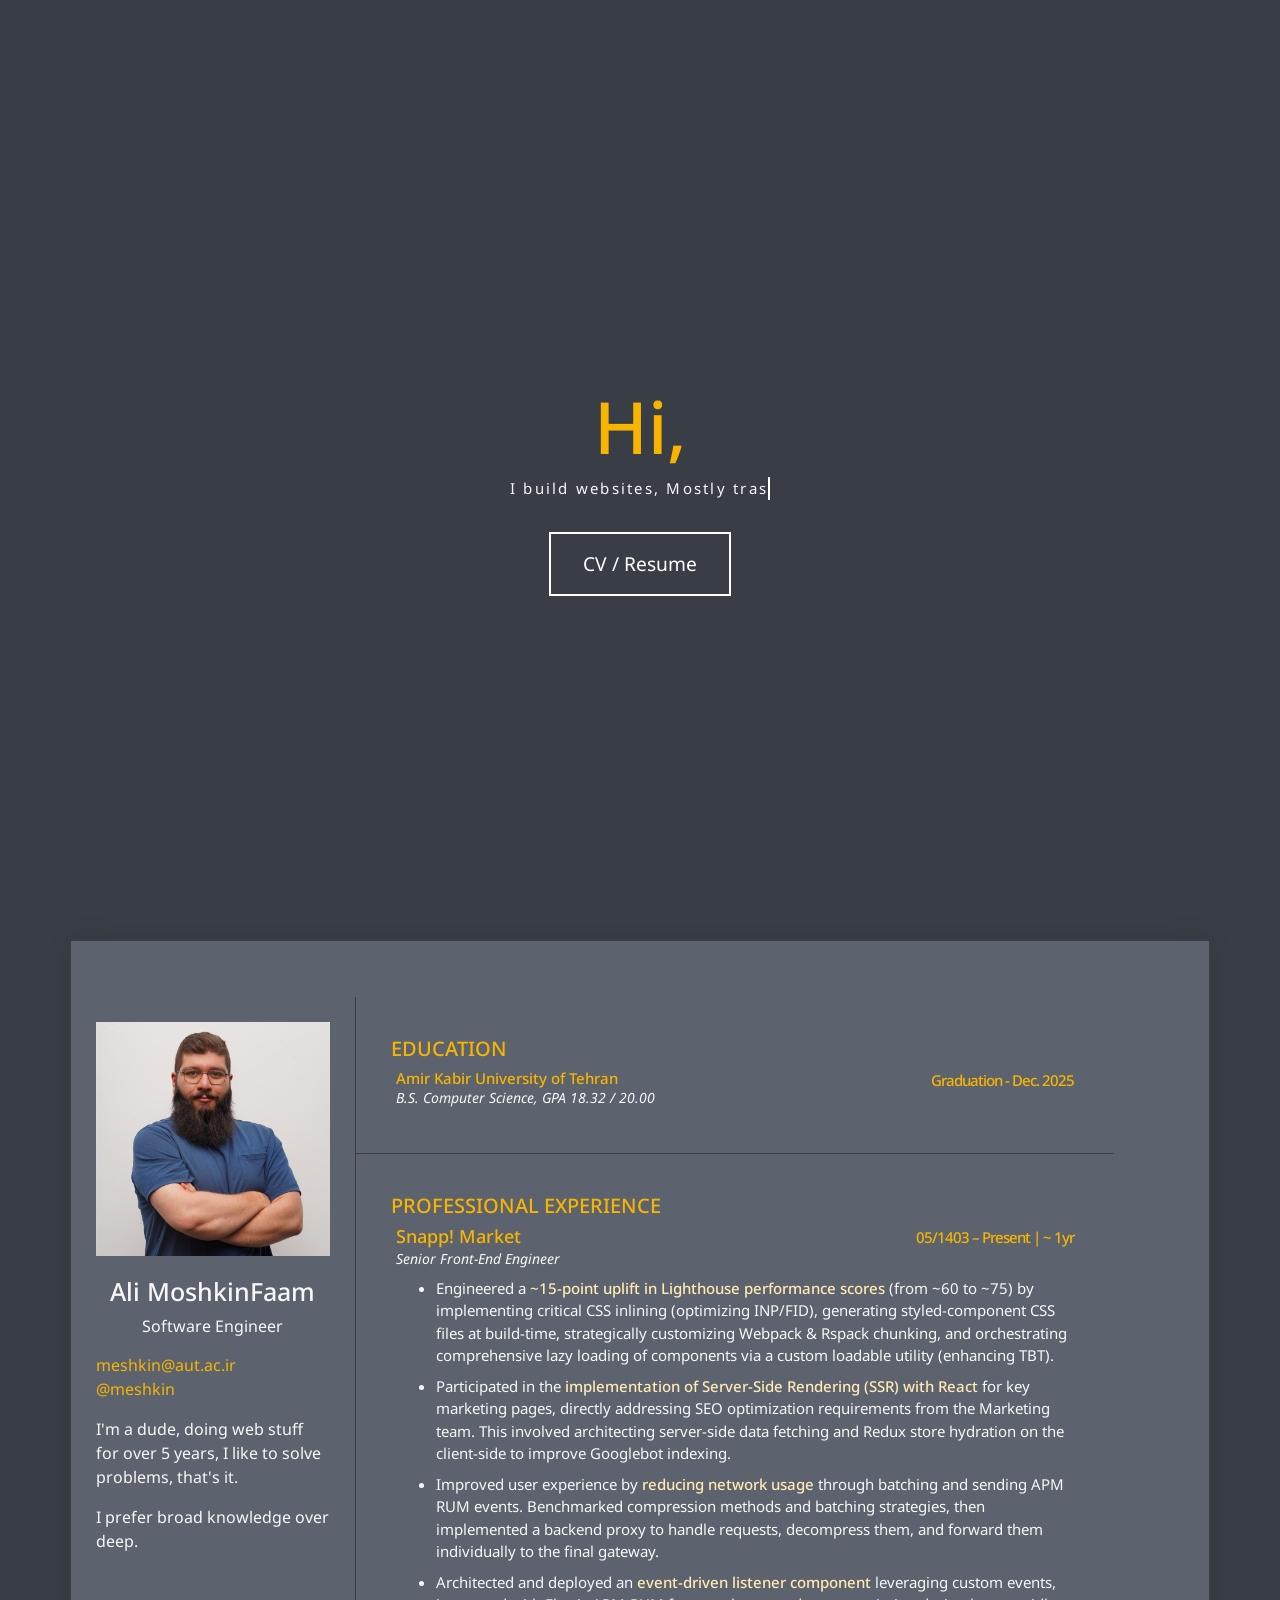
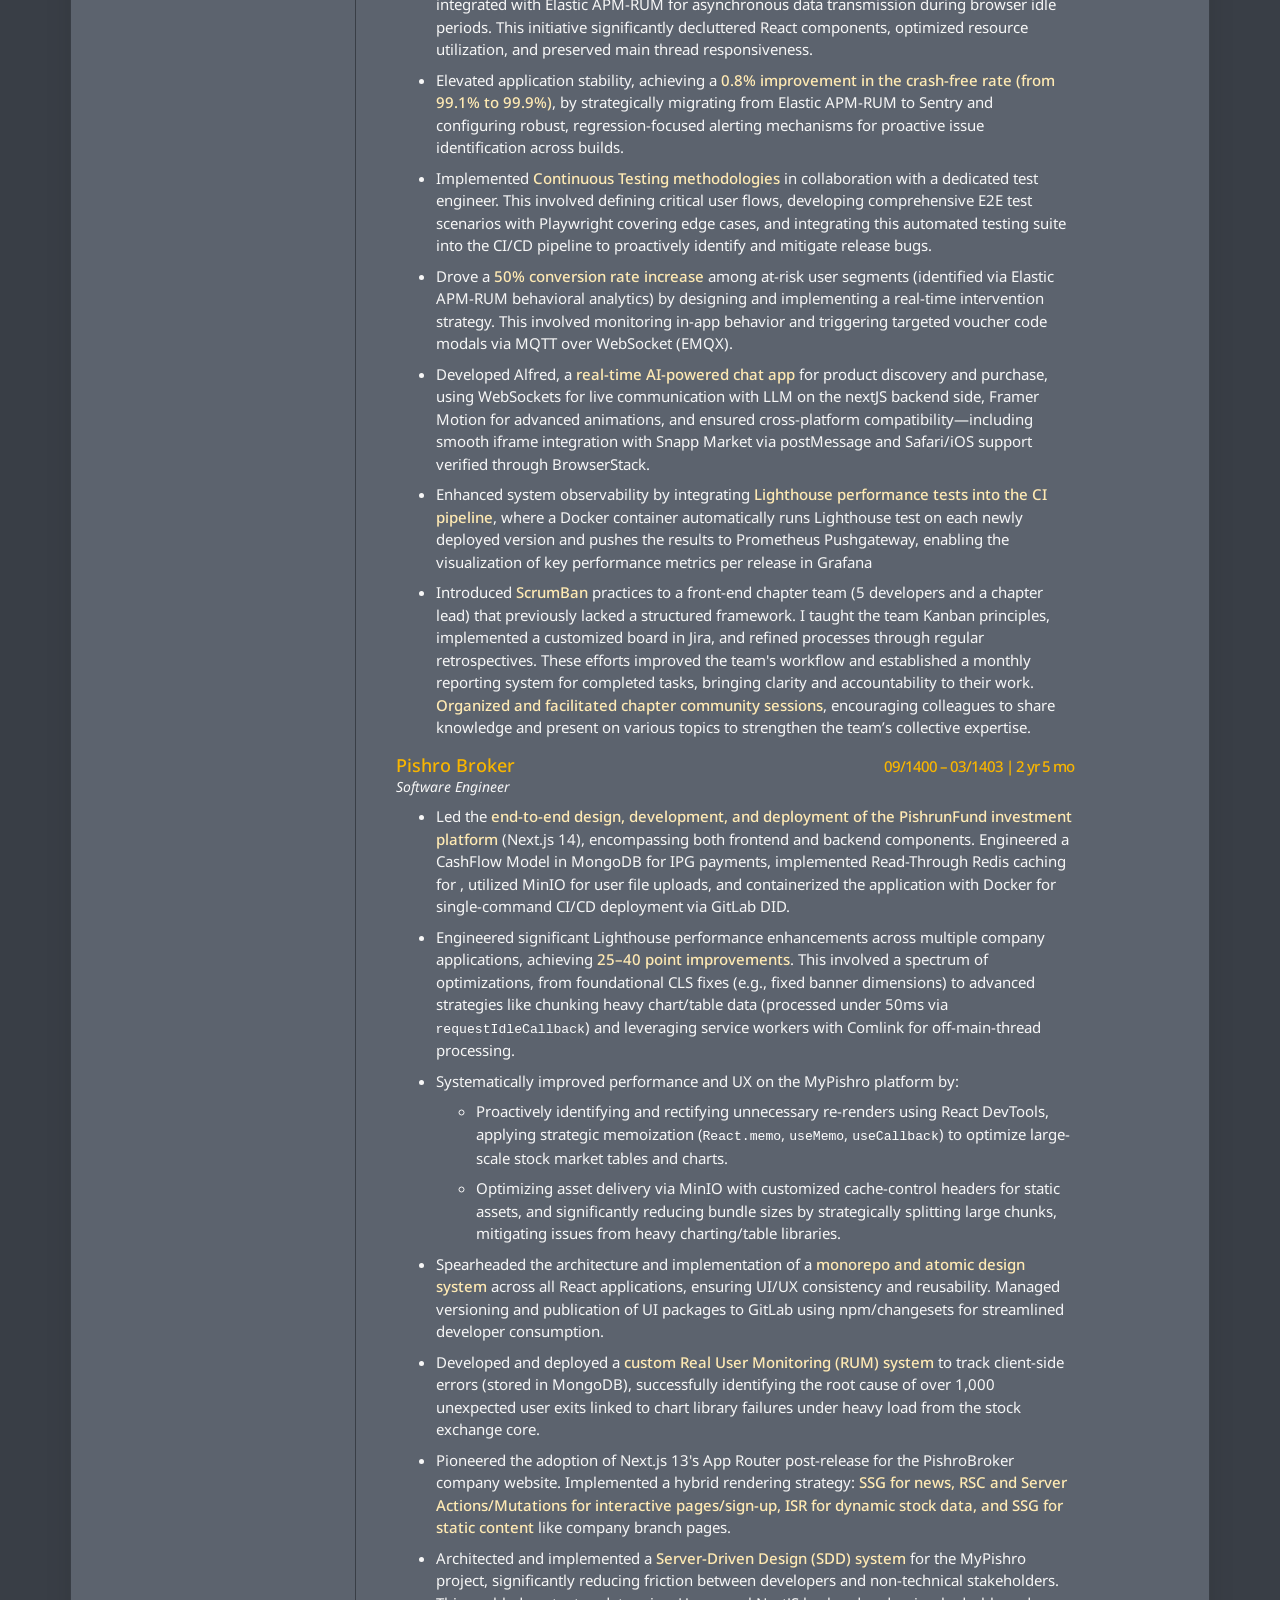
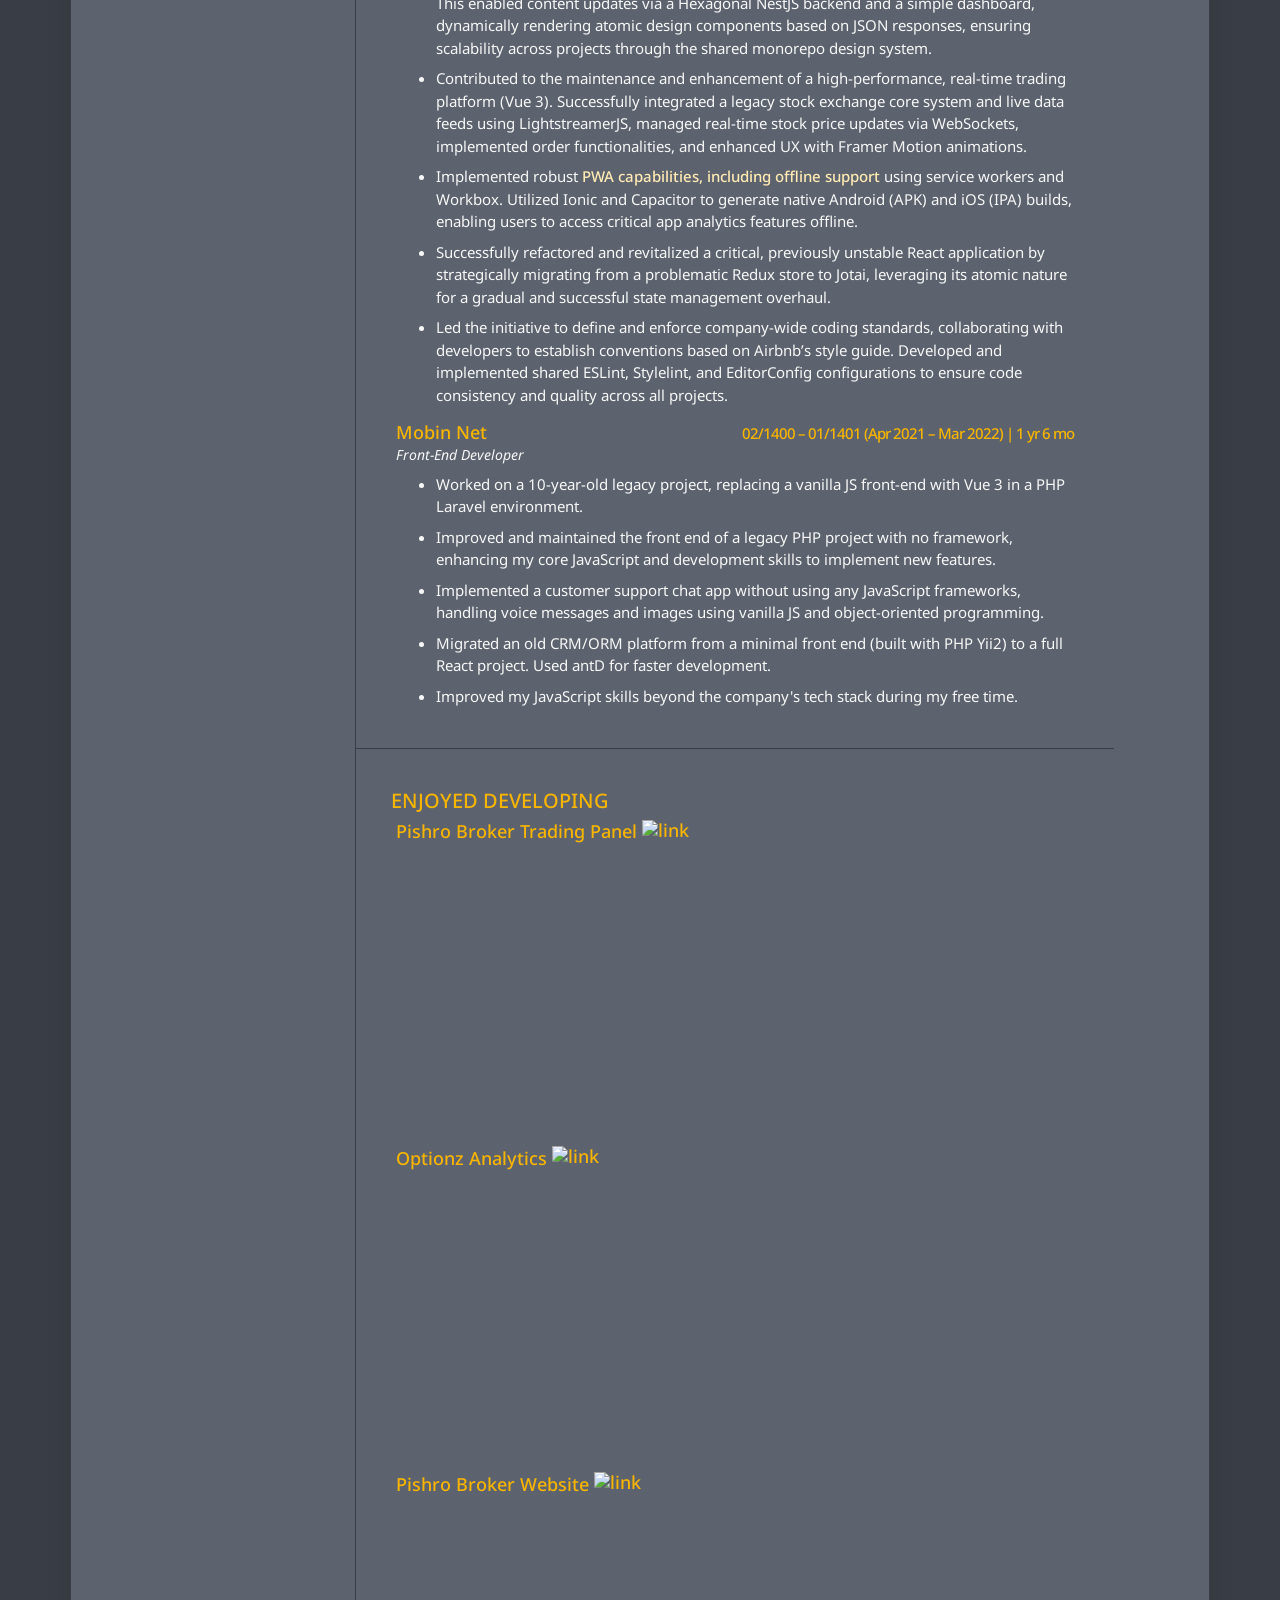
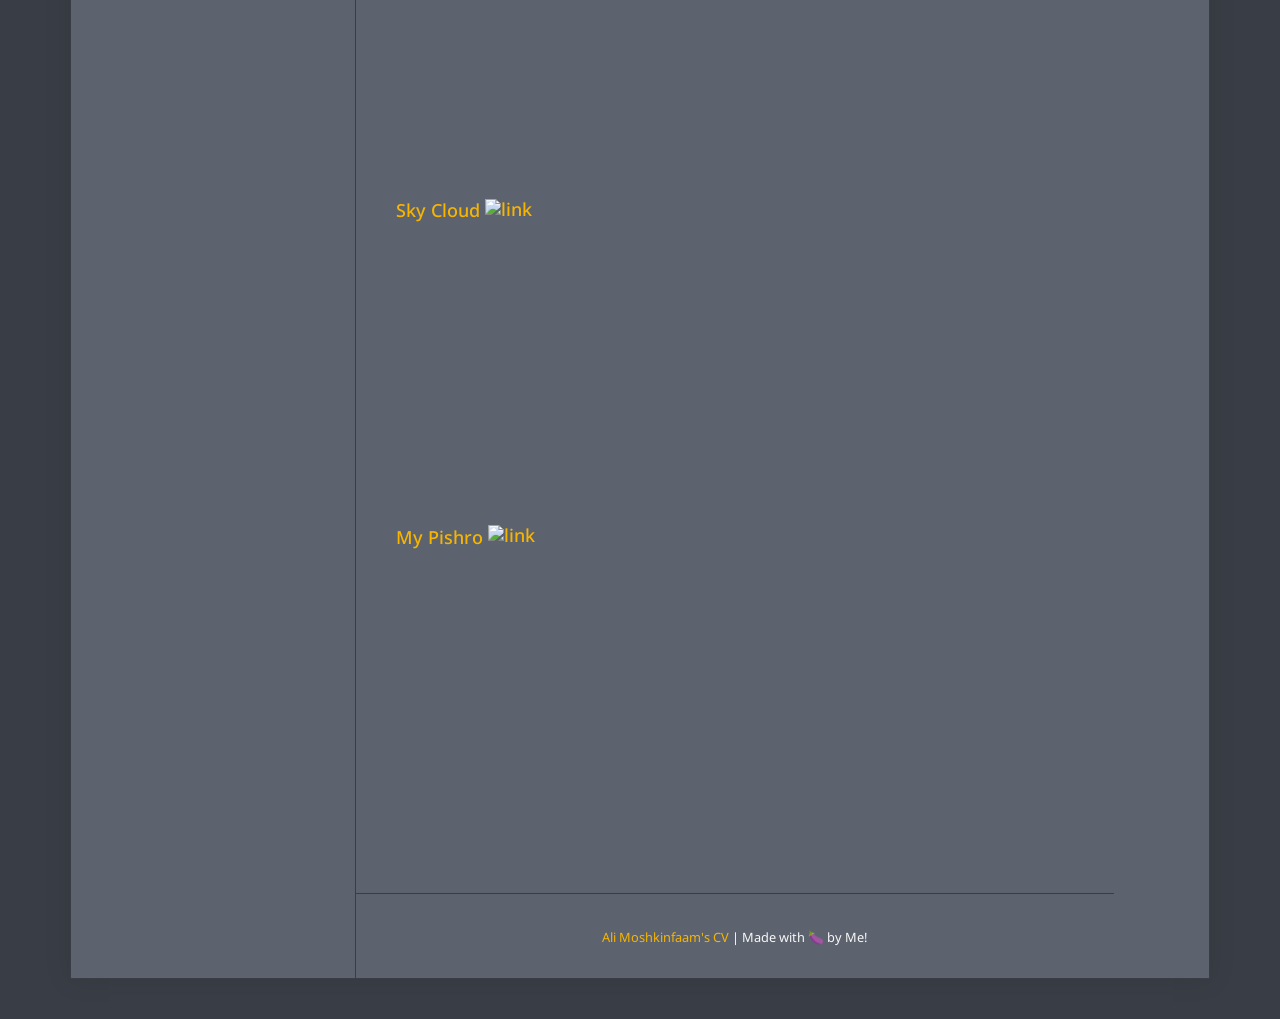
==== commit 6b929c7a: "Update index.html" ====
--- a/index.html
+++ b/index.html
@@ -56,7 +56,7 @@
           <header class="header">
             <div class="profile">
               <div class="picture js-hide-on-print">
-                <img src="img/avatar.png" alt="Avatar" />
+                <img src="img/avatar-2.jpeg" alt="Avatar" />
               </div>
               <h1>Ali MoshkinFaam</h1>
               <span> Software Engineer</span>
